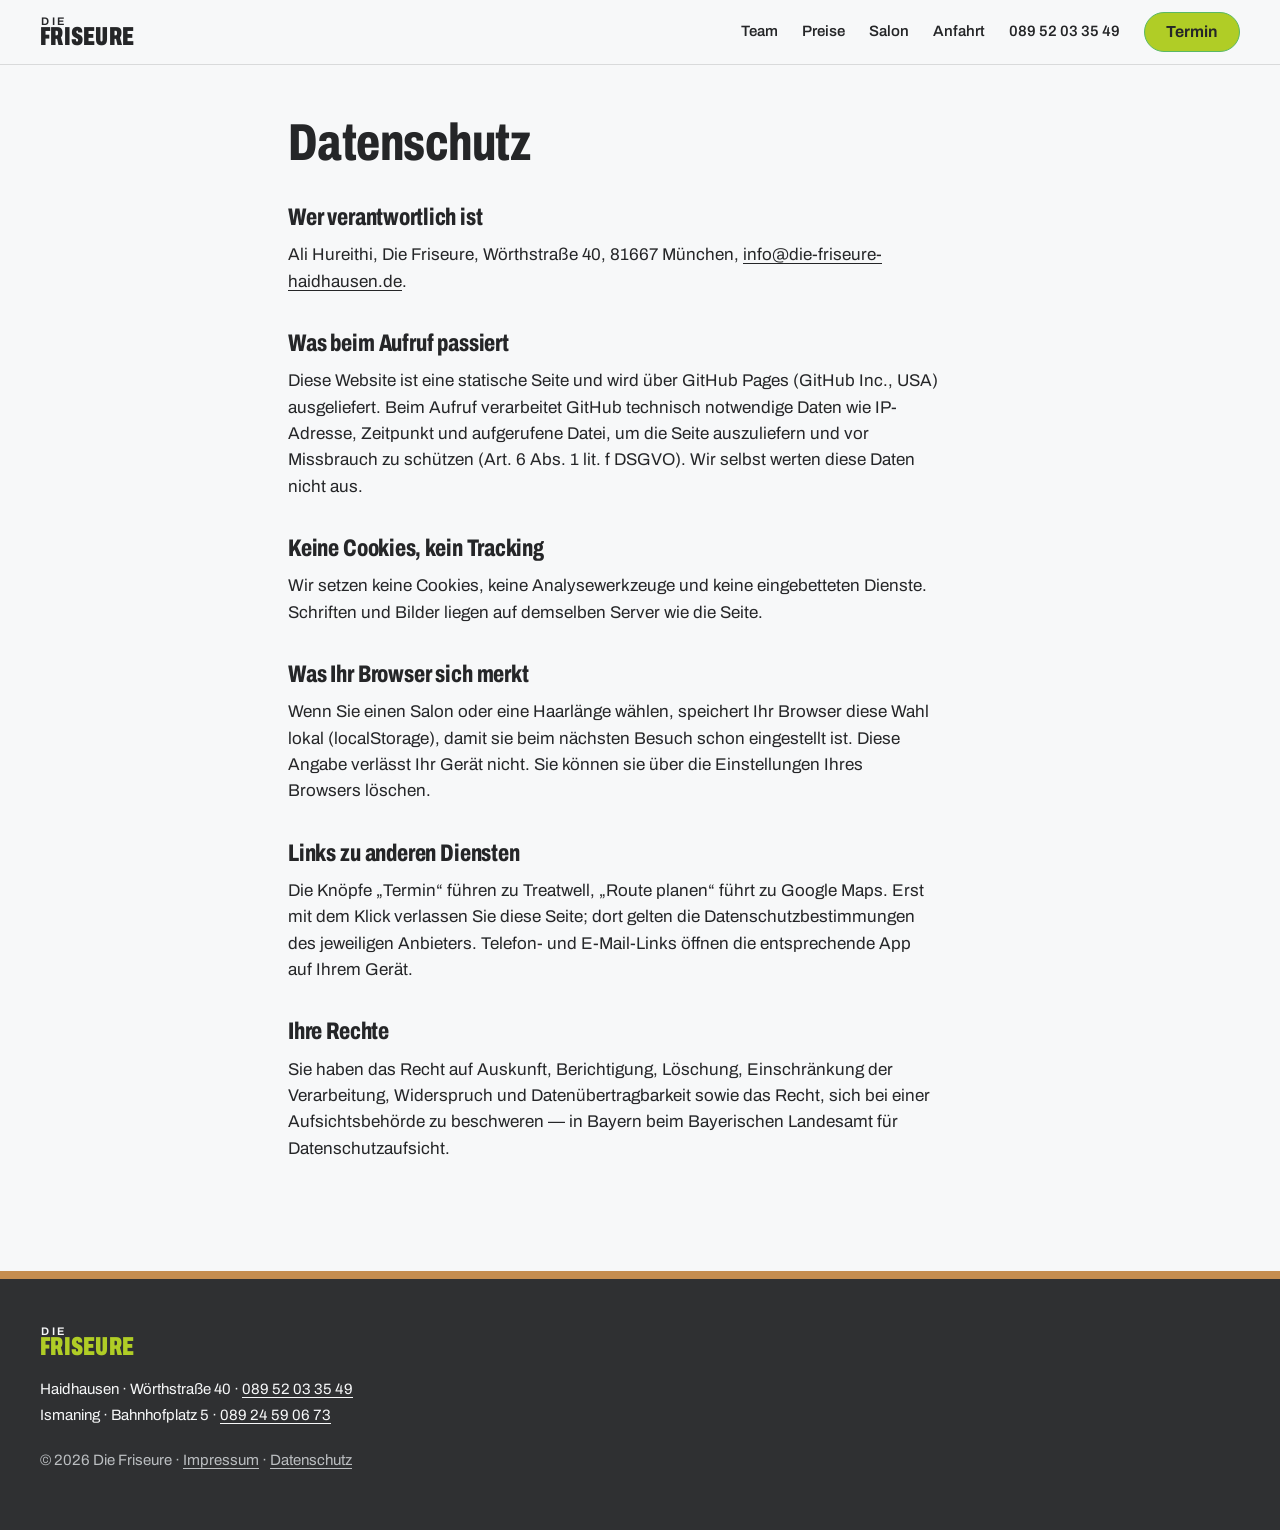
==== datenschutz.html @ 30f51ebd "Website Die Friseure: erste Fassung aus dem Übergabepaket Statische Seite (Startseite, Preise, Impre" ====
<!doctype html>
<html lang="de">
<head>
<meta charset="utf-8">
<meta name="viewport" content="width=device-width, initial-scale=1">
<title>Datenschutz · Die Friseure</title>
<meta name="description" content="Datenschutzerklärung von Die Friseure.">
<meta name="robots" content="noindex">
<meta name="theme-color" content="#f8f9fa">
<link rel="icon" href="bilder/zeichen.svg" type="image/svg+xml">
<link rel="stylesheet" href="stil.css">
</head>
<body class="textseite">
<div hidden><input class="wahl-knopf" type="radio" name="salon" id="salon-h" value="haidhausen" checked><input class="wahl-knopf" type="radio" name="salon" id="salon-i" value="ismaning"></div>
<a class="sprung" href="#inhalt">Zum Inhalt</a>

<header class="leiste">
  <div class="leiste-innen mitte">
    <a class="wortmarke" href="./" aria-label="Die Friseure, zur Startseite">
      <span class="wortmarke-die">Die</span><span class="wortmarke-wort">Friseure</span>
    </a>
    <nav class="leiste-nav" aria-label="Hauptnavigation">
      <a href="./#team">Team</a>
      <a href="preise.html">Preise</a>
      <a href="./#salon">Salon</a>
      <a href="./#anfahrt">Anfahrt</a>
    </nav>
    <a class="leiste-tel" data-nur="h" href="tel:+498952033549">089 52 03 35 49</a>
    <a class="leiste-tel" data-nur="i" href="tel:+498924590673">089 24 59 06 73</a>
    <a class="knopf knopf-lampe leiste-knopf" data-nur="h" href="https://www.treatwell.de/ort/die-friseure-aus-haidhausen/" rel="noopener">Termin</a>
    <a class="knopf knopf-lampe leiste-knopf" data-nur="i" href="https://www.treatwell.de/ort/die-friseure-aus-ismaning/" rel="noopener">Termin</a>
  </div>
</header>

<main id="inhalt" class="text mitte">
  <h1>Datenschutz</h1>
  <h2>Wer verantwortlich ist</h2>
  <p>Ali Hureithi, Die Friseure, Wörthstraße 40, 81667 München, <a href="mailto:info@die-friseure-haidhausen.de">info@die-friseure-haidhausen.de</a>.</p>
  <h2>Was beim Aufruf passiert</h2>
  <p>Diese Website ist eine statische Seite und wird über GitHub Pages (GitHub Inc., USA) ausgeliefert. Beim Aufruf verarbeitet GitHub technisch notwendige Daten wie IP-Adresse, Zeitpunkt und aufgerufene Datei, um die Seite auszuliefern und vor Missbrauch zu schützen (Art. 6 Abs. 1 lit. f DSGVO). Wir selbst werten diese Daten nicht aus.</p>
  <h2>Keine Cookies, kein Tracking</h2>
  <p>Wir setzen keine Cookies, keine Analysewerkzeuge und keine eingebetteten Dienste. Schriften und Bilder liegen auf demselben Server wie die Seite.</p>
  <h2>Was Ihr Browser sich merkt</h2>
  <p>Wenn Sie einen Salon oder eine Haarlänge wählen, speichert Ihr Browser diese Wahl lokal (localStorage), damit sie beim nächsten Besuch schon eingestellt ist. Diese Angabe verlässt Ihr Gerät nicht. Sie können sie über die Einstellungen Ihres Browsers löschen.</p>
  <h2>Links zu anderen Diensten</h2>
  <p>Die Knöpfe „Termin“ führen zu Treatwell, „Route planen“ führt zu Google Maps. Erst mit dem Klick verlassen Sie diese Seite; dort gelten die Datenschutzbestimmungen des jeweiligen Anbieters. Telefon- und E-Mail-Links öffnen die entsprechende App auf Ihrem Gerät.</p>
  <h2>Ihre Rechte</h2>
  <p>Sie haben das Recht auf Auskunft, Berichtigung, Löschung, Einschränkung der Verarbeitung, Widerspruch und Datenübertragbarkeit sowie das Recht, sich bei einer Aufsichtsbehörde zu beschweren — in Bayern beim Bayerischen Landesamt für Datenschutzaufsicht.</p>
</main>

<footer class="sockel">
  <div class="mitte sockel-innen">
    <p class="wortmarke wortmarke-hell"><span class="wortmarke-die">Die</span><span class="wortmarke-wort">Friseure</span></p>
    <p>Haidhausen · Wörthstraße 40 · <a href="tel:+498952033549">089 52 03 35 49</a><br>Ismaning · Bahnhofplatz 5 · <a href="tel:+498924590673">089 24 59 06 73</a></p>
    <p class="sockel-recht">© 2026 Die Friseure · <a href="impressum.html">Impressum</a> · <a href="datenschutz.html">Datenschutz</a></p>
  </div>
</footer>

<script src="seite.js" defer></script>
</body>
</html>
---- stil.css ----
/* Die Friseure — Haidhausen und Ismaning
   Welt: der Raum in der Wörthstraße. Weiße Wand, anthrazitfarbener Sockel,
   helle Eichenablage dazwischen. Grün aus dem eigenen Logo und vom Schild. */

@font-face {
  font-family: "Archivo";
  src: url("schrift/Archivo.woff2") format("woff2-variations"), url("schrift/Archivo.woff2") format("woff2");
  font-weight: 100 900;
  font-stretch: 62% 125%;
  font-style: normal;
  font-display: swap;
}
@font-face {
  font-family: "Archivo";
  src: url("schrift/Archivo-Italic.woff2") format("woff2-variations"), url("schrift/Archivo-Italic.woff2") format("woff2");
  font-weight: 100 900;
  font-stretch: 62% 125%;
  font-style: italic;
  font-display: swap;
}

:root {
  /* Farben — aus den Fotos und dem Logo gemessen */
  --wand: oklch(97.8% 0.002 250);       /* weiße Wand, wie im Salon: kühl, hell */
  --wand-tief: oklch(94% 0.003 250);    /* Wand im Schatten: Bildgrund */
  --anthrazit: oklch(27% 0.004 265);    /* Sockel, Stühle: Text */
  --sockel: oklch(31% 0.004 250);       /* Fußzeile, Schildscheibe */
  --grau: oklch(46% 0.007 265);         /* Nebentext auf der Wand */
  --grau-hell: oklch(80% 0.006 250);    /* Nebentext auf dem Sockel */
  --metall: oklch(66% 0.007 255);       /* Schildarm, feine Linien */
  --eiche: oklch(68.6% 0.104 67);       /* Ablage: nur Ornament */
  --limette: oklch(80% 0.18 120);       /* Logo und Schild: die Lampe */
  --limette-tief: oklch(72% 0.17 121);  /* gedrückt */
  --papier: oklch(100% 0 0);            /* Etikett, Karte */

  /* Linien und Schatten */
  --linie: color-mix(in oklch, var(--anthrazit) 14%, transparent);
  --linie-stark: color-mix(in oklch, var(--anthrazit) 32%, transparent);
  --schatten: 0 1px 2px color-mix(in oklch, var(--anthrazit) 12%, transparent), 0 8px 24px -8px color-mix(in oklch, var(--anthrazit) 22%, transparent);

  /* Schrift */
  --schrift: "Archivo", system-ui, sans-serif;
  --t-klein: 0.8125rem;
  --t-text: 1.0625rem;
  --t-gross: 1.25rem;
  --t-h3: 1.375rem;
  --t-h2: clamp(2rem, 1.2rem + 3vw, 3.25rem);
  --t-h1: clamp(3rem, 1.4rem + 5.4vw, 5.25rem);
  --schmal: 72%;     /* Schildschrift */
  --breit: 100%;

  /* Maße */
  --rand: clamp(1rem, 0.5rem + 2.5vw, 2.5rem);
  --breite: 76rem;
  --luft: clamp(4rem, 2rem + 6vw, 7.5rem);
  --ecke: 0.375rem;
  --leiste-h: 4rem;

  /* Bewegung */
  --kurve: cubic-bezier(0.22, 1, 0.36, 1);   /* ease-out */
  --kurve-ab: cubic-bezier(0.55, 0, 1, 0.45); /* Abgang beschleunigt */
  --dauer: 0.45s;
  --dauer-schild: 0.8s;
}

*, *::before, *::after { box-sizing: border-box; }
[hidden] { display: none !important; }

html {
  -webkit-text-size-adjust: 100%;
  text-size-adjust: 100%;
  scroll-padding-top: calc(var(--leiste-h) + 1rem);
}
@media (prefers-reduced-motion: no-preference) {
  html { scroll-behavior: smooth; }
}

body {
  margin: 0;
  background: var(--wand);
  color: var(--anthrazit);
  font-family: var(--schrift);
  font-size: var(--t-text);
  line-height: 1.55;
  font-stretch: var(--breit);
  font-kerning: normal;
  -webkit-font-smoothing: antialiased;
}

::selection { background: var(--limette); color: var(--anthrazit); }

img { display: block; max-width: 100%; height: auto; }

a { color: inherit; text-decoration-thickness: 1px; text-underline-offset: 0.2em; }
a:focus-visible, button:focus-visible, summary:focus-visible, .wahl-knopf:focus-visible + label {
  outline: 2px solid var(--anthrazit);
  outline-offset: 3px;
  border-radius: 2px;
}

h1, h2, h3 {
  font-stretch: var(--schmal);
  font-weight: 780;
  line-height: 1.02;
  letter-spacing: -0.01em;
  word-spacing: 0.06em;
  text-wrap: balance;
  margin: 0;
}
h2 { font-size: var(--t-h2); }
h3 { font-size: var(--t-h3); }
p { margin: 0; }

.mitte {
  width: min(100% - 2 * var(--rand), var(--breite));
  margin-inline: auto;
}

.nur-vorlesen {
  position: absolute; width: 1px; height: 1px; overflow: hidden;
  clip: rect(0 0 0 0); clip-path: inset(50%); white-space: nowrap;
}

.sprung {
  position: absolute; left: var(--rand); top: -4rem; z-index: 30;
  background: var(--anthrazit); color: var(--wand); padding: 0.6rem 1rem;
  border-radius: var(--ecke);
}
.sprung:focus { top: 0.75rem; }

/* ------------------------------------------------------------
   Salonwahl: ohne Skript über Radioknöpfe und :has()
   ------------------------------------------------------------ */
body:has(#salon-h:checked) [data-nur="i"],
body:has(#salon-i:checked) [data-nur="h"] { display: none !important; }

.wahl-knopf {
  position: absolute; opacity: 0; width: 1px; height: 1px; margin: 0;
  pointer-events: none;
}

.schalter {
  display: inline-flex;
  border: 1px solid var(--linie-stark);
  border-radius: 999px;
  padding: 0.1875rem;
  margin: 0;
  min-width: 0;
  background: var(--papier);
}
.schalter legend { padding: 0; }
.schalter label {
  cursor: pointer;
  padding: 0.4rem 0.95rem;
  border-radius: 999px;
  font-size: 0.9375rem;
  font-weight: 560;
  color: var(--grau);
  transition: background-color var(--dauer) var(--kurve), color var(--dauer) var(--kurve);
}
.schalter .wahl-knopf:checked + label {
  background: var(--anthrazit);
  color: var(--wand);
}
@media (hover: hover) and (pointer: fine) {
  .schalter .wahl-knopf:not(:checked) + label:hover { color: var(--anthrazit); }
}

/* ------------------------------------------------------------
   Knöpfe: eine Lampe pro Gruppe
   ------------------------------------------------------------ */
.knopf {
  display: inline-flex;
  align-items: center;
  justify-content: center;
  min-height: 2.875rem;
  padding: 0.6rem 1.35rem;
  border-radius: 999px;
  font-weight: 650;
  font-size: 1rem;
  text-decoration: none;
  white-space: nowrap;
  transition: background-color var(--dauer) var(--kurve), border-color var(--dauer) var(--kurve), transform 0.3s var(--kurve);
}
.knopf-lampe {
  background: var(--limette);
  color: var(--anthrazit);
  border: 1px solid color-mix(in oklch, var(--anthrazit) 18%, var(--limette));
}
.knopf-linie {
  border: 1px solid var(--linie-stark);
  color: var(--anthrazit);
}
.knopf:active { transform: translateY(1px); }
@media (hover: hover) and (pointer: fine) {
  .knopf-lampe:hover { background: var(--limette-tief); }
  .knopf-linie:hover { border-color: var(--anthrazit); }
}

.pfeil {
  font-weight: 620;
  text-decoration: none;
  border-bottom: 2px solid var(--limette);
  padding-bottom: 0.1rem;
}
.pfeil::after { content: " →"; }
@media (hover: hover) and (pointer: fine) {
  .pfeil:hover { border-bottom-color: var(--anthrazit); }
}

/* ------------------------------------------------------------
   Wortmarke: gesetzt wie der Schriftzug am Schild
   ------------------------------------------------------------ */
.wortmarke {
  display: inline-flex;
  flex-direction: column;
  line-height: 0.82;
  text-decoration: none;
  margin: 0;
}
.wortmarke-die {
  font-size: 0.6875rem;
  font-weight: 650;
  letter-spacing: 0.24em;
  text-transform: uppercase;
  padding-left: 0.08em;
}
.wortmarke-wort {
  font-size: 1.625rem;
  font-weight: 860;
  font-stretch: 62%;
  text-transform: uppercase;
  letter-spacing: 0.01em;
}
.wortmarke-hell .wortmarke-wort { color: var(--limette); }

/* ------------------------------------------------------------
   Leiste: weicht beim Runterscrollen aus
   ------------------------------------------------------------ */
.leiste {
  position: sticky;
  top: 0;
  z-index: 20;
  background: color-mix(in oklch, var(--wand) 94%, transparent);
  border-bottom: 1px solid var(--linie);
  transition: transform 0.4s var(--kurve);
}
.leiste.weg { transform: translateY(-100%); transition-timing-function: var(--kurve-ab); }
.leiste-innen {
  display: flex;
  align-items: center;
  gap: 1.5rem;
  min-height: var(--leiste-h);
}
.leiste-nav { display: flex; gap: 1.5rem; margin-left: auto; }
.leiste-nav a { text-decoration: none; font-weight: 560; font-size: 0.9375rem; }
.leiste-nav a[aria-current="page"] { border-bottom: 2px solid var(--limette); }
@media (hover: hover) and (pointer: fine) {
  .leiste-nav a:hover { text-decoration: underline; }
}
.leiste-tel {
  font-variant-numeric: tabular-nums;
  font-weight: 560;
  font-size: 0.9375rem;
  text-decoration: none;
  white-space: nowrap;
}
.leiste-knopf { min-height: 2.5rem; padding-block: 0.4rem; }
/* Eine Lampe: Solange der Auftakt mit seinem Terminknopf zu sehen ist,
   bleibt der Knopf in der Leiste eine Linie. */
.startseite:not(.auftakt-weg) .leiste-knopf {
  background: transparent;
  border-color: var(--linie-stark);
}

@media (max-width: 52rem) {
  .leiste-nav { display: none; }
  .leiste-tel { margin-left: auto; }
  .leiste-innen { gap: 1rem; min-height: 3.5rem; }
  :root { --leiste-h: 3.5rem; }
}

/* ------------------------------------------------------------
   Auftakt: das Team zuerst
   ------------------------------------------------------------ */
.auftakt {
  display: grid;
  grid-template-columns: minmax(0, 1fr);
  gap: 1.5rem 3.5rem;
  padding-block: clamp(1.25rem, 3vw, 3.5rem) var(--luft);
}
.auftakt-bild { margin: 0; }
.auftakt-bild img {
  width: 100%;
  border-radius: var(--ecke);
}
.auftakt-bild figcaption {
  margin-top: 0.6rem;
  font-size: var(--t-klein);
  color: var(--grau);
}
.auftakt h1 {
  font-size: var(--t-h1);
  font-weight: 820;
  line-height: 0.92;
  letter-spacing: -0.015em;
}
.auftakt h1 em {
  font-style: italic;
  font-weight: 820;
}
.auftakt-satz {
  margin-top: 1.1rem;
  font-size: var(--t-gross);
  line-height: 1.45;
  max-width: 30ch;
}

.salon {
  display: flex;
  align-items: flex-start;
  gap: 1.5rem;
  margin-top: 2rem;
  padding-top: 1.75rem;
  border-top: 1px solid var(--linie);
}
.salon-angaben { display: grid; gap: 0.35rem; justify-items: start; min-width: 0; }
.salon-angaben .schalter { margin-bottom: 0.6rem; }
.salon-adresse { font-weight: 600; }
.salon-heute { color: var(--grau); font-size: 0.9375rem; }
.salon-heute[data-offen="ja"]::before,
.salon-heute[data-offen="nein"]::before {
  content: "";
  display: inline-block;
  width: 0.5rem; height: 0.5rem;
  border-radius: 50%;
  margin-right: 0.45rem;
  vertical-align: 0.08em;
  background: var(--metall);
}
.salon-heute[data-offen="ja"]::before { background: var(--limette-tief); }
.salon-tel a {
  font-size: var(--t-gross);
  font-weight: 700;
  font-variant-numeric: tabular-nums;
  text-decoration: none;
}
.knopfreihe { display: flex; flex-wrap: wrap; gap: 0.6rem; margin-top: 0.9rem; }

@media (min-width: 64rem) {
  .auftakt {
    grid-template-columns: minmax(0, 5fr) minmax(0, 6.5fr);
    grid-template-rows: auto 1fr;
    align-items: start;
  }
  .auftakt-text { grid-column: 1; grid-row: 1 / 3; padding-top: clamp(1rem, 3vw, 3rem); }
  .auftakt-bild { grid-column: 2; grid-row: 1; max-width: 1000px; }
  .auftakt .salon { grid-column: 2; grid-row: 2; margin-top: 0.25rem; }
  .auftakt-satz { max-width: 34ch; }
}

/* ------------------------------------------------------------
   Das Nasenschild: dreht sich zwischen den Salons
   ------------------------------------------------------------ */
/* Arm im Verhältnis 150 : 40, die Glieder hängen bei 52 und 112 —
   daraus die Lage der Scheibe (Mitte bei 0,684 d). */
.schild {
  --d: 7.75rem;
  position: relative;
  flex: none;
  width: calc(var(--d) * 1.25);
  height: calc(var(--d) * 1.3);
  color: var(--metall);
  perspective: 700px;
}
.schild-arm {
  position: absolute;
  left: 0; top: 0;
  width: calc(var(--d) * 1.25);
  height: auto;
}
.schild-scheibe {
  position: absolute;
  left: calc(var(--d) * 0.184);
  top: calc(var(--d) * 0.27);
  width: var(--d);
  height: var(--d);
  transform-style: preserve-3d;
  transition: transform var(--dauer-schild) var(--kurve);
}
body:has(#salon-i:checked) .schild-scheibe { transform: rotateY(180deg); }
.schild-seite {
  position: absolute;
  inset: 0;
  display: grid;
  place-content: center;
  justify-items: center;
  gap: 0.1rem;
  border-radius: 50%;
  background: var(--sockel);
  border: 3px solid var(--metall);
  color: var(--wand);
  cursor: pointer;
  backface-visibility: hidden;
  -webkit-backface-visibility: hidden;
  box-shadow: var(--schatten);
}
.schild-hinten { transform: rotateY(180deg); }
.schild-die {
  font-size: 0.5625rem;
  font-weight: 650;
  letter-spacing: 0.26em;
  text-transform: uppercase;
  line-height: 1;
}
/* Schriftgrößen aus dem Scheibendurchmesser: die Zeilen bleiben
   innerhalb der Kreisfläche, auch wenn die Scheibe am Handy schrumpft. */
.schild-wort {
  font-size: calc(var(--d) * 0.19);
  font-weight: 860;
  font-stretch: 62%;
  text-transform: uppercase;
  line-height: 0.95;
  color: var(--limette);
}
.schild-ort {
  margin-top: 0.3rem;
  padding-top: 0.3rem;
  border-top: 1px solid color-mix(in oklch, var(--wand) 30%, transparent);
  font-size: max(0.6875rem, calc(var(--d) * 0.097));
  font-weight: 600;
  font-stretch: 86%;
  letter-spacing: 0.02em;
  line-height: 1;
}
@media (hover: hover) and (pointer: fine) {
  .schild-seite:hover { border-color: var(--eiche); }
}

/* ------------------------------------------------------------
   Kapitel
   ------------------------------------------------------------ */
.kapitel { padding-bottom: var(--luft); }
.kapitel h2 { max-width: 18ch; }
.kapitel-satz {
  margin-top: 0.9rem;
  max-width: 52ch;
  font-size: var(--t-gross);
  line-height: 1.45;
  color: var(--grau);
}
.kapitel-klein { margin-top: 1.5rem; font-size: var(--t-klein); color: var(--grau); }
.kapitel-weg { margin-top: 1.75rem; }

/* Team: Gesichter in ihrer Aufnahmegröße, am Handy zum Wischen */
.gesichter {
  list-style: none;
  padding: 0;
  margin-top: 2.25rem;
  display: flex;
  flex-wrap: wrap;
  gap: 1.75rem 1.25rem;
}
.gesicht {
  width: 11.5rem;           /* 369 px Vorlage: auch bei doppelter Dichte nicht gezogen */
  display: grid;
  gap: 0.1rem;
}
.gesicht img {
  width: 100%;
  border-radius: var(--ecke);
  margin-bottom: 0.55rem;
  background: var(--wand-tief);
}
.gesicht-name { font-weight: 700; font-size: 1.0625rem; }
.gesicht-rolle { font-size: 0.9375rem; color: var(--grau); }

/* Preisetiketten auf der Eichenablage */
.etiketten {
  list-style: none;
  padding: 0 0 0.9rem;
  margin: 2.25rem 0 0;
  display: grid;
  grid-template-columns: repeat(5, minmax(0, 1fr));
  gap: 0.9rem;
  position: relative;
}
.etiketten::after {
  content: "";
  position: absolute;
  left: -0.5rem; right: -0.5rem; bottom: 0;
  height: 0.5rem;
  border-radius: 2px;
  background: var(--eiche);
}
.etikett a {
  display: grid;
  gap: 1.25rem;
  align-content: space-between;
  height: 100%;
  padding: 1rem 1.1rem 1.1rem;
  background: var(--papier);
  border: 1px solid var(--linie);
  border-radius: var(--ecke) var(--ecke) 2px 2px;
  text-decoration: none;
  transition: transform 0.35s var(--kurve);
}
.etikett-name { font-weight: 600; line-height: 1.25; }
.etikett-preis {
  font-size: 1.75rem;
  font-weight: 800;
  font-stretch: var(--schmal);
  font-variant-numeric: tabular-nums;
  line-height: 1;
}
@media (hover: hover) and (pointer: fine) {
  .etikett a:hover { transform: translateY(-3px); }
}

/* Wohnzimmer: vollflächiges Foto, Schleier nur hinter dem Text */
.kapitel-salon { padding-bottom: var(--luft); }
/* Nie breiter als die Aufnahme (1280 px) — gezogen wird nicht. */
.wohnzimmer {
  position: relative;
  isolation: isolate;
  width: min(100%, 1280px);
  margin-inline: auto;
  aspect-ratio: 16 / 10;
  display: grid;
  align-items: end;
  overflow: hidden;
}
@media (min-width: 1281px) { .wohnzimmer { border-radius: var(--ecke); } }
.wohnzimmer-bild {
  position: absolute;
  inset: 0;
  width: 100%;
  height: 100%;
  object-fit: cover;
  z-index: -2;
}
.wohnzimmer::before {
  content: "";
  position: absolute;
  inset: 0;
  z-index: -1;
  /* Schleier nur hinter dem Textblock: ein senkrechtes Band links unten,
     nach oben ausgeblendet. Der Rest der Aufnahme bleibt offen. */
  background: linear-gradient(to right,
    color-mix(in oklch, var(--wand) 94%, transparent) 0,
    color-mix(in oklch, var(--wand) 86%, transparent) 30rem,
    color-mix(in oklch, var(--wand) 0%, transparent) 46rem);
  -webkit-mask-image: linear-gradient(to top, black 0, black 40%, transparent 72%);
  mask-image: linear-gradient(to top, black 0, black 40%, transparent 72%);
}
.wohnzimmer-text {
  width: auto;
  margin: 0;
  padding: 0 var(--rand) 2.5rem clamp(1.5rem, 4vw, 3.5rem);
}
.wohnzimmer-text p {
  margin-top: 0.9rem;
  max-width: 44ch;
  font-size: var(--t-gross);
  line-height: 1.45;
}

.galerie {
  list-style: none;
  padding: 0;
  margin-top: 1.5rem;
  display: grid;
  grid-template-columns: repeat(3, minmax(0, 1fr));
  gap: 0.75rem;
}
.galerie-kachel {
  display: block;
  width: 100%;
  padding: 0;
  border: 0;
  background: var(--wand-tief);
  border-radius: var(--ecke);
  overflow: hidden;
  cursor: zoom-in;
}
.galerie-kachel img {
  width: 100%;
  aspect-ratio: 16 / 10;
  object-fit: cover;
  transition: transform 0.6s var(--kurve);
}
@media (hover: hover) and (pointer: fine) {
  .galerie-kachel:hover img { transform: scale(1.03); }
}

/* Stimmen */
.wertung { margin-top: 1rem; font-size: var(--t-gross); }
.wertung strong {
  font-size: 2.5rem;
  font-weight: 820;
  font-stretch: var(--schmal);
  margin-right: 0.2rem;
}
.stimmen {
  list-style: none;
  padding: 0;
  margin-top: 2rem;
  display: grid;
  grid-template-columns: repeat(3, minmax(0, 1fr));
  gap: 2.5rem;
}
.stimmen li { border-top: 2px solid var(--limette); padding-top: 1.1rem; }
.stimmen blockquote { margin: 0; font-size: var(--t-gross); line-height: 1.45; }
.stimme-wer { margin-top: 0.8rem; font-size: 0.9375rem; color: var(--grau); }

/* Anfahrt */
.adressen {
  margin-top: 2.25rem;
  display: grid;
  grid-template-columns: repeat(2, minmax(0, 1fr));
  gap: 1.25rem;
}
.adresse {
  display: grid;
  gap: 0.9rem;
  align-content: start;
  padding: 1.5rem;
  background: var(--papier);
  border: 1px solid var(--linie);
  border-radius: var(--ecke);
  transition: border-color var(--dauer) var(--kurve);
}
body:has(#salon-i:checked) .adresse[data-ort="i"] { order: -1; }
body:has(#salon-h:checked) .adresse[data-ort="h"],
body:has(#salon-i:checked) .adresse[data-ort="i"] { border-color: var(--anthrazit); }
.adresse h3 { font-size: 1.75rem; }
.adresse a { font-variant-numeric: tabular-nums; }
.zeiten { margin: 0; display: grid; gap: 0.2rem; }
.zeiten div { display: flex; justify-content: space-between; gap: 1rem; border-bottom: 1px dotted var(--linie-stark); padding-bottom: 0.2rem; }
.zeiten dt { color: var(--grau); }
.zeiten dd { margin: 0; font-variant-numeric: tabular-nums; }
.adresse-weg { font-size: 0.9375rem; color: var(--grau); }
.adresse-links { display: flex; flex-wrap: wrap; gap: 0.6rem 1.5rem; }

/* Sockel: anthrazit mit Eichenkante — die untere Wand des Salons */
.sockel {
  background: var(--sockel);
  color: var(--wand);
  border-top: 0.5rem solid var(--eiche);
  padding-block: 3rem 3.5rem;
}
.sockel-innen { display: grid; gap: 1.25rem; font-size: 0.9375rem; line-height: 1.7; }
.sockel a { font-variant-numeric: tabular-nums; }
.sockel-recht { color: var(--grau-hell); }
.sockel :focus-visible { outline-color: var(--limette); }

/* Bildansicht */
.ansicht {
  width: min(100vw - 2rem, 1280px);
  max-height: calc(100vh - 2rem);
  padding: 0;
  border: 0;
  background: transparent;
  overflow: visible;
}
.ansicht::backdrop { background: color-mix(in oklch, var(--anthrazit) 92%, transparent); }
.ansicht[open] { animation: auf 0.4s var(--kurve) backwards; }
.ansicht-bild { width: 100%; max-height: calc(100vh - 7rem); object-fit: contain; border-radius: var(--ecke); }
.ansicht-text { margin-top: 0.75rem; color: var(--wand); font-size: 0.9375rem; text-align: center; }
.ansicht button {
  position: absolute;
  display: grid; place-items: center;
  width: 3rem; height: 3rem;
  border-radius: 50%;
  border: 1px solid color-mix(in oklch, var(--wand) 40%, transparent);
  background: color-mix(in oklch, var(--anthrazit) 70%, transparent);
  color: var(--wand);
  cursor: pointer;
}
.ansicht-zu { top: 0.75rem; right: 0.75rem; }
.ansicht-zurueck { left: 0.75rem; top: calc(50% - 3rem); }
.ansicht-weiter { right: 0.75rem; top: calc(50% - 3rem); }
.ansicht button:focus-visible { outline-color: var(--limette); }
@keyframes auf { from { opacity: 0; transform: scale(0.98); } }

/* ------------------------------------------------------------
   Preisseite
   ------------------------------------------------------------ */
.preise { padding-block: clamp(1.5rem, 4vw, 3.5rem) var(--luft); max-width: 52rem; }
.preise h1 { font-size: var(--t-h1); font-weight: 820; line-height: 0.92; }
.preise-satz { margin-top: 1rem; max-width: 52ch; font-size: var(--t-gross); color: var(--grau); line-height: 1.45; }

.ablage {
  position: sticky;
  top: 0;
  z-index: 10;
  margin: 2rem calc(-1 * var(--rand)) 0;
  padding: 0.75rem var(--rand);
  display: flex;
  flex-wrap: wrap;
  gap: 0.75rem 1.5rem;
  background: var(--wand);
  transition: top 0.4s var(--kurve);
}
/* Die Eichenkante unter der Ablage — als eigene Leiste, nicht als Rahmen */
.ablage::after {
  content: "";
  position: absolute;
  left: 0; right: 0; bottom: -3px;
  height: 3px;
  background: var(--eiche);
}
body:has(.leiste:not(.weg)) .ablage { top: var(--leiste-h); }
.ablage .schalter {
  align-items: center;
  flex-wrap: wrap;
  gap: 0.3rem;
  border: 0;
  padding: 0;
  background: none;
}
.ablage legend {
  float: left;              /* holt die Legende aus dem Rahmen in die Reihe */
  font-size: var(--t-klein);
  font-weight: 600;
  color: var(--grau);
  padding: 0 0.4rem 0 0;
}
.ablage .schalter label { border: 1px solid var(--linie-stark); background: var(--papier); }

/* Filter: Salon und Länge, ohne Skript */
body:has(#salon-h:checked) .posten:not([data-salon~="h"]),
body:has(#salon-i:checked) .posten:not([data-salon~="i"]),
body:has(#salon-h:checked) .gruppe:not([data-salons~="h"]),
body:has(#salon-i:checked) .gruppe:not([data-salons~="i"]) { display: none; }
body:has(#l-k:checked) .posten [data-l]:not([data-l~="k"]),
body:has(#l-m:checked) .posten [data-l]:not([data-l~="m"]),
body:has(#l-l:checked) .posten [data-l]:not([data-l~="l"]) { display: none; }

/* Nummern zählen nur die sichtbaren Gruppen — in Ismaning fehlt Keratin,
   dort folgt auf 03 also 04 und nicht 05. */
.gruppen { margin-top: 1.5rem; counter-reset: gruppe; }
.gruppe { counter-increment: gruppe; }
.gruppe { border-bottom: 1px solid var(--linie); }
.gruppe summary {
  display: flex;
  align-items: baseline;
  gap: 0.9rem;
  padding: 1.1rem 0;
  cursor: pointer;
  list-style: none;
}
.gruppe summary::-webkit-details-marker { display: none; }
.gruppe summary::after {
  content: "";
  margin-left: auto;
  align-self: center;
  width: 0.7rem; height: 0.7rem;
  border-right: 2px solid currentColor;
  border-bottom: 2px solid currentColor;
  transform: translateY(-25%) rotate(45deg);
  transition: transform var(--dauer) var(--kurve);
}
.gruppe[open] summary::after { transform: translateY(15%) rotate(225deg); }
.gruppe summary::before {
  content: counter(gruppe, decimal-leading-zero);
  font-variant-numeric: tabular-nums;
  font-weight: 600;
  color: var(--grau);
  font-size: 0.9375rem;
}
.gruppe-titel { font-size: 1.75rem; font-weight: 780; font-stretch: var(--schmal); line-height: 1.1; }
.gruppe-zusatz { color: var(--grau); font-size: 0.9375rem; }

.posten-liste { list-style: none; padding: 0; margin: 0 0 1.25rem; }
.posten {
  display: flex;
  align-items: baseline;
  gap: 1rem;
  padding: 0.7rem 0;
  border-top: 1px solid var(--linie);
}
.posten-name { display: grid; gap: 0.1rem; font-weight: 560; }
.posten-dauer { font-size: var(--t-klein); font-weight: 400; color: var(--grau); }
.posten-preis {
  margin-left: auto;
  white-space: nowrap;
  font-weight: 750;
  font-size: 1.125rem;
  font-variant-numeric: tabular-nums;
}
.ab { font-weight: 500; font-size: 0.9375rem; color: var(--grau); }
.gruppe-weg { display: flex; flex-wrap: wrap; align-items: center; gap: 0.75rem 1.25rem; margin-bottom: 1.75rem; }
.gruppe-tel { font-size: 0.9375rem; font-variant-numeric: tabular-nums; }
.preise-klein { margin-top: 2rem; font-size: var(--t-klein); color: var(--grau); max-width: 65ch; }

/* ------------------------------------------------------------
   Textseiten (Impressum, Datenschutz)
   ------------------------------------------------------------ */
.text { padding-block: clamp(1.5rem, 4vw, 3.5rem) var(--luft); max-width: 44rem; }
.text h1 { font-size: var(--t-h2); }
.text h2 { font-size: 1.5rem; margin-top: 2.25rem; }
.text p, .text ul { margin-top: 0.8rem; max-width: 65ch; }

/* ------------------------------------------------------------
   Handy: eigene Komposition
   ------------------------------------------------------------ */
@media (max-width: 40rem) {
  :root { --luft: 3.75rem; }

  /* Erster Bildschirm: das Bild randlos, darunter Satz, Schild, ein Knopf */
  .auftakt { padding-top: 0; gap: 1.25rem; }
  .auftakt-bild { margin-inline: calc(-1 * var(--rand)); }
  .auftakt-bild img { border-radius: 0; }
  .auftakt-bild figcaption { padding-inline: var(--rand); }
  .auftakt h1 { font-size: clamp(2.6rem, 11.5vw, 3.4rem); }
  .auftakt-satz { font-size: 1rem; margin-top: 0.7rem; max-width: none; }
  .salon { gap: 0.9rem; margin-top: 0; padding-top: 1.1rem; }
  .salon-angaben .schalter { margin-bottom: 0.35rem; }
  .salon-heute { font-size: 0.875rem; }
  .schild { --d: 5.75rem; }
  .knopfreihe .knopf-linie { display: none; }
  .knopfreihe .knopf-lampe { min-height: 3rem; }

  /* Reihen zum Wischen statt Säulen */
  .gesichter, .etiketten, .stimmen {
    display: flex;
    flex-wrap: nowrap;
    overflow-x: auto;
    scroll-snap-type: x mandatory;
    scrollbar-width: none;
    width: auto;
    margin-inline: 0;
    padding-inline: var(--rand);
    scroll-padding-inline: var(--rand);
  }
  .gesichter::-webkit-scrollbar, .etiketten::-webkit-scrollbar, .stimmen::-webkit-scrollbar { display: none; }
  .gesichter > *, .etiketten > *, .stimmen > * { scroll-snap-align: start; flex: none; }
  .gesicht { width: 9.5rem; }
  .etiketten { gap: 0.75rem; }
  .etikett { width: 9.25rem; }
  .etiketten::after { display: none; }
  /* Die Ablage läuft unter der ganzen Wischreihe mit (local = Inhaltsfläche) */
  .etiketten {
    padding-bottom: 0.5rem;
    background: linear-gradient(var(--eiche), var(--eiche)) left bottom / 100% 0.5rem no-repeat local;
  }
  .stimmen > li { width: 80%; }
  .stimmen { gap: 1.25rem; }
  .kapitel-preise .etiketten { margin-inline: calc(-1 * var(--rand)); }
  .kapitel-preise .mitte, #stimmen .mitte { overflow: visible; }
  #stimmen .stimmen { margin-inline: calc(-1 * var(--rand)); }

  .wohnzimmer { aspect-ratio: auto; display: block; }
  .wohnzimmer-bild { position: static; height: auto; aspect-ratio: 16 / 10; }
  .wohnzimmer::before { display: none; }
  .wohnzimmer-text { padding: 1.25rem var(--rand) 0; }
  .wohnzimmer-text p { font-size: 1.0625rem; }

  .galerie { grid-template-columns: repeat(2, minmax(0, 1fr)); gap: 0.5rem; }
  .adressen { grid-template-columns: 1fr; }
  .adresse { padding: 1.25rem; }

  .ablage { gap: 0.5rem; }
  .ablage legend { min-width: 4.75rem; }
  .gruppe-titel { font-size: 1.5rem; }
  .posten { gap: 0.75rem; }
}

@media (max-width: 23.5rem) {
  .schild { --d: 5.5rem; }
  .schalter label { padding-inline: 0.6rem; }
  .auftakt h1 { font-size: 2.5rem; }
}

@media (min-width: 40.01rem) and (max-width: 64rem) {
  .auftakt-bild { max-width: 1000px; }
  .etiketten { grid-template-columns: repeat(3, minmax(0, 1fr)); }
  .stimmen { grid-template-columns: 1fr; gap: 1.5rem; }
}

@media (prefers-reduced-motion: reduce) {
  *, *::before, *::after { transition-duration: 0.01ms !important; animation-duration: 0.01ms !important; }
  .schild-scheibe { transition: none; }
}
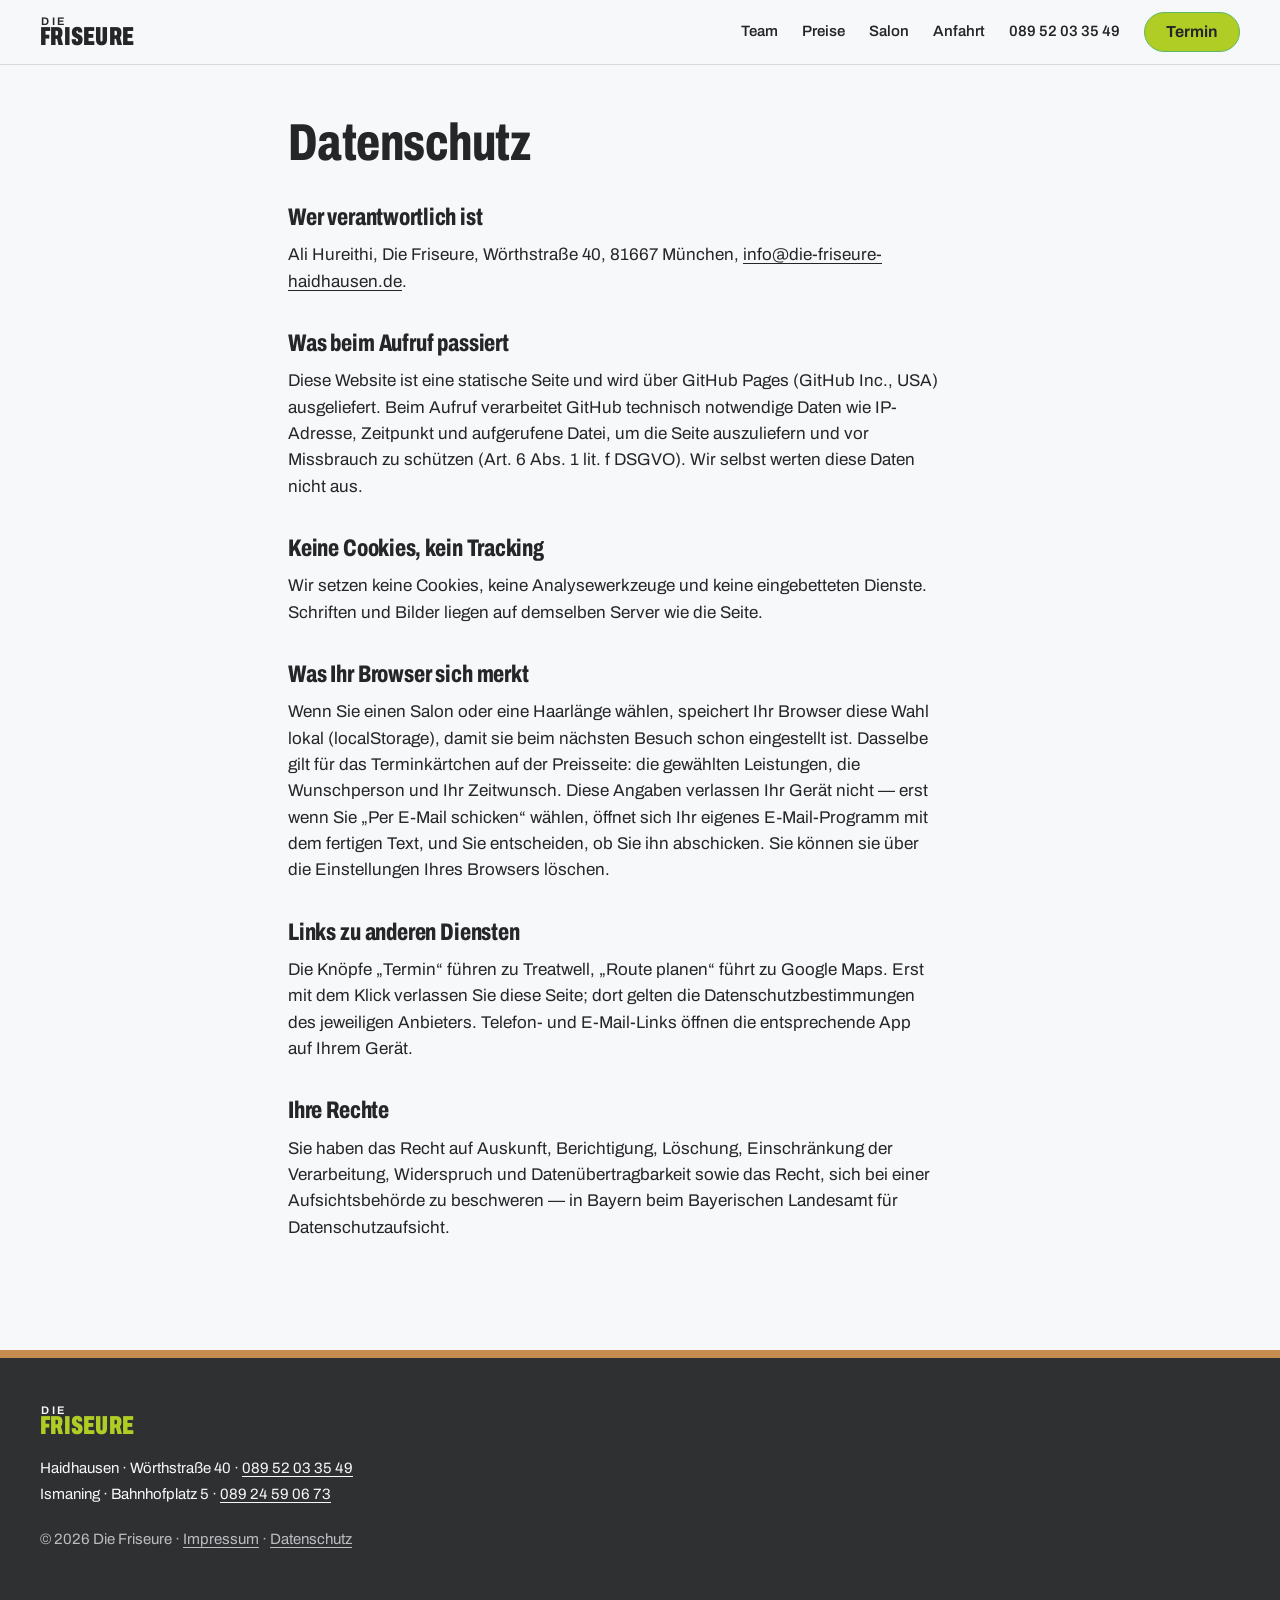
==== commit d57da2ac: "Terminkärtchen auf der Preisseite, Auftakt neu komponiert - Preisseite: Leistungen antippen, sie sam" ====
--- a/datenschutz.html
+++ b/datenschutz.html
@@ -41,7 +41,7 @@
   <h2>Keine Cookies, kein Tracking</h2>
   <p>Wir setzen keine Cookies, keine Analysewerkzeuge und keine eingebetteten Dienste. Schriften und Bilder liegen auf demselben Server wie die Seite.</p>
   <h2>Was Ihr Browser sich merkt</h2>
-  <p>Wenn Sie einen Salon oder eine Haarlänge wählen, speichert Ihr Browser diese Wahl lokal (localStorage), damit sie beim nächsten Besuch schon eingestellt ist. Diese Angabe verlässt Ihr Gerät nicht. Sie können sie über die Einstellungen Ihres Browsers löschen.</p>
+  <p>Wenn Sie einen Salon oder eine Haarlänge wählen, speichert Ihr Browser diese Wahl lokal (localStorage), damit sie beim nächsten Besuch schon eingestellt ist. Dasselbe gilt für das Terminkärtchen auf der Preisseite: die gewählten Leistungen, die Wunschperson und Ihr Zeitwunsch. Diese Angaben verlassen Ihr Gerät nicht — erst wenn Sie „Per E&#8209;Mail schicken“ wählen, öffnet sich Ihr eigenes E&#8209;Mail-Programm mit dem fertigen Text, und Sie entscheiden, ob Sie ihn abschicken. Sie können sie über die Einstellungen Ihres Browsers löschen.</p>
   <h2>Links zu anderen Diensten</h2>
   <p>Die Knöpfe „Termin“ führen zu Treatwell, „Route planen“ führt zu Google Maps. Erst mit dem Klick verlassen Sie diese Seite; dort gelten die Datenschutzbestimmungen des jeweiligen Anbieters. Telefon- und E-Mail-Links öffnen die entsprechende App auf Ihrem Gerät.</p>
   <h2>Ihre Rechte</h2>
--- a/stil.css
+++ b/stil.css
@@ -67,6 +67,9 @@
 [hidden] { display: none !important; }
 
 html {
+  accent-color: var(--anthrazit);
+  caret-color: var(--anthrazit);
+  scrollbar-color: var(--metall) var(--wand);
   -webkit-text-size-adjust: 100%;
   text-size-adjust: 100%;
   scroll-padding-top: calc(var(--leiste-h) + 1rem);
@@ -327,6 +330,7 @@
 .salon-angaben { display: grid; gap: 0.35rem; justify-items: start; min-width: 0; }
 .salon-angaben .schalter { margin-bottom: 0.6rem; }
 .salon-adresse { font-weight: 600; }
+.am-stueck { white-space: nowrap; }
 .salon-heute { color: var(--grau); font-size: 0.9375rem; }
 .salon-heute[data-offen="ja"]::before,
 .salon-heute[data-offen="nein"]::before {
@@ -348,15 +352,45 @@
 .knopfreihe { display: flex; flex-wrap: wrap; gap: 0.6rem; margin-top: 0.9rem; }
 
 @media (min-width: 64rem) {
+  /* Oben Satz und Team nebeneinander, darunter das Schild als ein Band über
+     die ganze Breite: Es hängt an der Linie wie das Schild am Haus. */
   .auftakt {
-    grid-template-columns: minmax(0, 5fr) minmax(0, 6.5fr);
-    grid-template-rows: auto 1fr;
-    align-items: start;
+    grid-template-columns: minmax(0, 1fr) minmax(0, 1.18fr);
+    align-items: center;
+    row-gap: 2.25rem;
   }
-  .auftakt-text { grid-column: 1; grid-row: 1 / 3; padding-top: clamp(1rem, 3vw, 3rem); }
+  .auftakt-text { grid-column: 1; grid-row: 1; }
   .auftakt-bild { grid-column: 2; grid-row: 1; max-width: 1000px; }
-  .auftakt .salon { grid-column: 2; grid-row: 2; margin-top: 0.25rem; }
+  .auftakt h1 { font-size: clamp(3rem, 1rem + 4.7vw, 5.25rem); }
   .auftakt-satz { max-width: 34ch; }
+  .auftakt .salon {
+    grid-column: 1 / -1;
+    grid-row: 2;
+    margin-top: 0;
+    padding-top: 0;
+    align-items: stretch;
+    gap: 2rem;
+  }
+  .auftakt .salon-angaben {
+    flex: 1;
+    grid-template-columns: auto auto 1fr;
+    grid-template-areas:
+      "schalter tel knopf"
+      "adresse  tel knopf"
+      "heute    tel knopf";
+    align-items: center;
+    column-gap: clamp(1.5rem, 4vw, 4rem);
+    padding-top: 1.5rem;
+  }
+  .auftakt .salon-angaben .schalter { grid-area: schalter; }
+  .auftakt .salon-adresse { grid-area: adresse; }
+  .auftakt .salon-heute { grid-area: heute; }
+  .auftakt .salon-tel { grid-area: tel; align-self: center; }
+  .auftakt .salon-tel a { font-size: 1.75rem; font-weight: 780; font-stretch: var(--schmal); }
+  .auftakt .knopfreihe { grid-area: knopf; justify-self: end; margin-top: 0; }
+  /* Der Querbalken des Arms (y = 8 von 40) liegt genau auf der Linie:
+     Die Linie wird zur Stange, an der das Schild hängt. */
+  .auftakt .schild { margin-top: calc(var(--d) * -0.0667 - 0.5px); }
 }
 
 /* ------------------------------------------------------------
@@ -621,9 +655,9 @@
   gap: 1.25rem;
 }
 .adresse {
-  display: grid;
+  display: flex;
+  flex-direction: column;
   gap: 0.9rem;
-  align-content: start;
   padding: 1.5rem;
   background: var(--papier);
   border: 1px solid var(--linie);
@@ -639,7 +673,7 @@
 .zeiten div { display: flex; justify-content: space-between; gap: 1rem; border-bottom: 1px dotted var(--linie-stark); padding-bottom: 0.2rem; }
 .zeiten dt { color: var(--grau); }
 .zeiten dd { margin: 0; font-variant-numeric: tabular-nums; }
-.adresse-weg { font-size: 0.9375rem; color: var(--grau); }
+.adresse-weg { margin-top: auto; font-size: 0.9375rem; color: var(--grau); }
 .adresse-links { display: flex; flex-wrap: wrap; gap: 0.6rem 1.5rem; }
 
 /* Sockel: anthrazit mit Eichenkante — die untere Wand des Salons */
@@ -793,6 +827,266 @@
 .gruppe-weg { display: flex; flex-wrap: wrap; align-items: center; gap: 0.75rem 1.25rem; margin-bottom: 1.75rem; }
 .gruppe-tel { font-size: 0.9375rem; font-variant-numeric: tabular-nums; }
 .preise-klein { margin-top: 2rem; font-size: var(--t-klein); color: var(--grau); max-width: 65ch; }
+
+/* ------------------------------------------------------------
+   Terminkärtchen: wie das Papierkärtchen an der Kasse. Leistungen
+   antippen, sie landen nach Ablauf sortiert auf dem Kärtchen; daraus wird
+   ein fertiger Terminwunsch für E-Mail, Telefon oder zum Kopieren.
+   Ohne Skript bleibt alles verborgen — die Liste steht trotzdem.
+   ------------------------------------------------------------ */
+.posten[data-wahl] { position: relative; padding-right: 2.75rem; }
+/* Der Knopf liegt über der ganzen Zeile — antippen, wo man will. */
+.posten-wahl {
+  position: absolute;
+  inset: 0;
+  padding: 0;
+  border: 0;
+  background: none;
+  cursor: pointer;
+  -webkit-tap-highlight-color: transparent;
+}
+.posten-kreis {
+  position: absolute;
+  right: 0;
+  top: 0.7rem;
+  display: grid;
+  place-items: center;
+  width: 1.75rem;
+  height: 1.75rem;
+  border-radius: 50%;
+  border: 1px solid var(--linie-stark);
+  background: var(--papier);
+  color: var(--anthrazit);
+  transition: background-color var(--dauer) var(--kurve), border-color var(--dauer) var(--kurve), color var(--dauer) var(--kurve), transform 0.3s var(--kurve);
+}
+.posten-kreis svg { grid-area: 1 / 1; width: 0.875rem; height: 0.875rem; transition: opacity 0.3s var(--kurve), transform 0.4s var(--kurve); }
+.zeichen-haken { opacity: 0; transform: scale(0.6); }
+.posten-wahl[aria-pressed="true"] .posten-kreis { background: var(--anthrazit); border-color: var(--anthrazit); color: var(--limette); }
+.posten-wahl[aria-pressed="true"] .zeichen-plus { opacity: 0; transform: rotate(90deg) scale(0.6); }
+.posten-wahl[aria-pressed="true"] .zeichen-haken { opacity: 1; transform: none; }
+.posten-wahl:active .posten-kreis { transform: scale(0.9); }
+.posten-wahl:focus-visible { outline: 0; }
+.posten-wahl:focus-visible .posten-kreis { outline: 2px solid var(--anthrazit); outline-offset: 3px; }
+@media (hover: hover) and (pointer: fine) {
+  .posten-wahl:hover .posten-kreis { border-color: var(--anthrazit); }
+  .posten[data-wahl]:has(.posten-wahl:hover) .posten-name { text-decoration: underline; text-decoration-color: var(--linie-stark); text-underline-offset: 0.25em; }
+}
+
+.kaertchen-platz { margin-top: 2.5rem; }
+.kaertchen {
+  position: relative;
+  padding: 1.25rem 1.25rem 1.1rem;
+  background: var(--papier);
+  border: 1px solid var(--linie);
+  border-radius: var(--ecke) var(--ecke) 2px 2px;
+  box-shadow: var(--schatten);
+}
+/* Es steht auf derselben Eichenablage wie die Preisetiketten */
+.kaertchen-platz .kaertchen { margin-bottom: 0.5rem; }
+.kaertchen-platz .kaertchen::after {
+  content: "";
+  position: absolute;
+  left: -0.5rem; right: -0.5rem; bottom: calc(-0.5rem - 1px);
+  height: 0.5rem;
+  border-radius: 2px;
+  background: var(--eiche);
+}
+.kaertchen-kopf {
+  display: flex;
+  align-items: center;
+  gap: 0.8rem;
+  padding-bottom: 0.9rem;
+  border-bottom: 1px dashed var(--linie-stark);
+}
+/* Das Nasenschild als Stempel, im Kleinen nur der erkennbare Teil */
+.kaertchen-marke {
+  flex: none;
+  display: grid;
+  place-content: center;
+  justify-items: center;
+  width: 3.5rem;
+  height: 3.5rem;
+  padding: 0.4rem;
+  border-radius: 50%;
+  background: var(--sockel);
+  border: 2px solid var(--metall);
+  color: var(--wand);
+  line-height: 1;
+}
+.kaertchen-marke-die { font-size: 0.4375rem; font-weight: 650; letter-spacing: 0.26em; text-transform: uppercase; padding-left: 0.26em; }
+.kaertchen-marke-wort { font-size: 0.75rem; font-weight: 860; font-stretch: 62%; text-transform: uppercase; color: var(--limette); margin-top: 0.1rem; }
+.kaertchen h2 { font-size: 1.5rem; }
+.kaertchen-ort { margin-top: 0.15rem; font-size: 0.9375rem; color: var(--grau); }
+.kaertchen-leer { margin-top: 1rem; color: var(--grau); font-size: 0.9375rem; line-height: 1.5; }
+.kaertchen.hat-posten .kaertchen-leer, .kaertchen:not(.hat-posten) .kaertchen-voll { display: none; }
+
+.kaertchen-liste { list-style: none; padding: 0; margin: 0.35rem 0 0; }
+.kaertchen-liste li {
+  display: flex;
+  align-items: baseline;
+  gap: 0.75rem;
+  padding: 0.55rem 0;
+  border-bottom: 1px dotted var(--linie-stark);
+  font-size: 0.9375rem;
+  line-height: 1.35;
+}
+.kaertchen-liste .neu { animation: rein 0.45s var(--kurve) backwards; }
+@keyframes rein { from { opacity: 0; transform: translateY(-0.35rem); } }
+.kp-name { flex: 1; min-width: 0; }
+.kp-dauer { display: block; font-size: var(--t-klein); color: var(--grau); }
+.kp-preis { white-space: nowrap; font-weight: 700; font-variant-numeric: tabular-nums; }
+.kp-weg {
+  flex: none;
+  align-self: center;
+  display: grid;
+  place-items: center;
+  width: 1.75rem; height: 1.75rem;
+  margin-right: -0.35rem;
+  padding: 0;
+  border: 0;
+  border-radius: 50%;
+  background: none;
+  color: var(--grau);
+  cursor: pointer;
+}
+@media (hover: hover) and (pointer: fine) {
+  .kp-weg:hover { color: var(--anthrazit); background: var(--wand-tief); }
+}
+
+.kaertchen-summe { margin: 0.9rem 0 0; display: grid; gap: 0.15rem; }
+.kaertchen-summe div { display: flex; justify-content: space-between; align-items: baseline; gap: 1rem; }
+.kaertchen-summe dt { color: var(--grau); font-size: 0.9375rem; }
+.kaertchen-summe dd { margin: 0; font-variant-numeric: tabular-nums; }
+.summe-preis { font-size: 1.75rem; font-weight: 800; font-stretch: var(--schmal); line-height: 1.1; }
+
+.kaertchen-felder { margin-top: 1rem; display: grid; gap: 0.7rem; }
+.feld { display: grid; gap: 0.25rem; }
+.feld-name { font-size: var(--t-klein); font-weight: 600; color: var(--grau); }
+.feld select, .feld input {
+  width: 100%;
+  min-height: 2.75rem;
+  padding: 0.5rem 0.75rem;
+  font: inherit;
+  font-size: 1rem;   /* 16 px: iOS zoomt sonst beim Tippen */
+  color: var(--anthrazit);
+  background: var(--wand);
+  border: 1px solid var(--linie-stark);
+  border-radius: var(--ecke);
+  transition: border-color var(--dauer) var(--kurve);
+}
+.feld input::placeholder { color: var(--grau); opacity: 1; }
+.feld select:focus-visible, .feld input:focus-visible { outline: 2px solid var(--anthrazit); outline-offset: 1px; border-color: var(--anthrazit); }
+
+.kaertchen-wege { margin-top: 1.1rem; display: flex; flex-wrap: wrap; gap: 0.5rem; }
+.kaertchen-wege .knopf { flex: 1 1 auto; }
+.kaertchen-kopie { background: var(--papier); font: inherit; font-weight: 650; cursor: pointer; }
+.kaertchen-meldung { min-height: 1.3em; margin-top: 0.5rem; font-size: var(--t-klein); font-weight: 600; }
+.kaertchen-klein { font-size: var(--t-klein); color: var(--grau); line-height: 1.5; }
+.kaertchen-klein a { font-variant-numeric: tabular-nums; }
+.kaertchen-leeren {
+  margin-top: 0.6rem;
+  padding: 0.35rem 0;
+  border: 0;
+  background: none;
+  font: inherit;
+  font-size: var(--t-klein);
+  color: var(--grau);
+  text-decoration: underline;
+  text-underline-offset: 0.2em;
+  cursor: pointer;
+}
+@media (hover: hover) and (pointer: fine) { .kaertchen-leeren:hover { color: var(--anthrazit); } }
+
+/* Eine Lampe: Liegt etwas auf dem Kärtchen, führt dessen Knopf —
+   der Terminknopf in der Leiste wird zur Linie. */
+.preisseite.hat-kaertchen .leiste-knopf { background: transparent; border-color: var(--linie-stark); }
+
+/* Breiter Schirm: das Kärtchen steht rechts neben der Liste und bleibt mit */
+@media (min-width: 72rem) {
+  .preise {
+    max-width: var(--breite);
+    display: grid;
+    grid-template-columns: minmax(0, 52rem) minmax(19rem, 22rem);
+    column-gap: clamp(2.5rem, 5vw, 5rem);
+    justify-content: center;
+    align-content: start;
+  }
+  .preise > * { grid-column: 1; }
+  .preise > .kaertchen-platz { grid-column: 2; grid-row: 1 / span 5; margin-top: 0.5rem; }
+  .kaertchen-platz .kaertchen {
+    position: sticky;
+    top: 1.5rem;
+    transition: top 0.4s var(--kurve);
+  }
+  body:has(.leiste:not(.weg)) .kaertchen-platz .kaertchen { top: calc(var(--leiste-h) + 1.5rem); }
+  .kaertchen-leiste, .blatt { display: none !important; }
+}
+
+/* Schmaler Schirm: ein Sockel unten zeigt, was gesammelt ist; das
+   Kärtchen öffnet sich als Blatt von unten. */
+@media (max-width: 71.99rem) {
+  .kaertchen-platz { display: none; }
+  .kaertchen-leiste {
+    position: fixed;
+    left: 0; right: 0; bottom: 0;
+    z-index: 25;
+    display: flex;
+    align-items: center;
+    gap: 1rem;
+    padding: 0.7rem var(--rand) calc(0.7rem + env(safe-area-inset-bottom));
+    background: var(--sockel);
+    color: var(--wand);
+    border-top: 0.25rem solid var(--eiche);
+    transform: translateY(0);
+    transition: transform var(--dauer) var(--kurve);
+  }
+  .kaertchen-leiste.zu { transform: translateY(110%); transition-timing-function: var(--kurve-ab); }
+  .kaertchen-leiste-text { flex: 1; min-width: 0; font-size: 0.9375rem; line-height: 1.3; font-variant-numeric: tabular-nums; }
+  .kl-zahl { display: block; font-weight: 750; color: var(--limette); }
+  .kl-rest { color: var(--grau-hell); }
+  .kaertchen-oeffnen {
+    flex: none;
+    min-height: 2.75rem;
+    background: var(--wand);
+    color: var(--anthrazit);
+    border: 1px solid var(--wand);
+    font: inherit;
+    font-weight: 650;
+    cursor: pointer;
+  }
+  .kaertchen-oeffnen:focus-visible { outline-color: var(--limette); }
+  body.hat-kaertchen { padding-bottom: 5rem; }
+
+  .blatt {
+    width: 100%;
+    max-width: 34rem;
+    max-height: min(88vh, 100% - 2rem);
+    margin: auto auto 0;
+    padding: 0;
+    border: 0;
+    border-radius: 0.875rem 0.875rem 0 0;
+    background: var(--papier);
+    color: var(--anthrazit);
+    overflow: auto;
+    overscroll-behavior: contain;
+  }
+  .blatt::backdrop { background: color-mix(in oklch, var(--anthrazit) 55%, transparent); }
+  .blatt[open] { animation: hoch 0.45s var(--kurve) backwards; }
+  .blatt .kaertchen { border: 0; box-shadow: none; padding: 1.4rem var(--rand) calc(1.25rem + env(safe-area-inset-bottom)); }
+  .blatt-zu {
+    position: absolute;
+    top: 0.9rem; right: 0.9rem;
+    z-index: 1;
+    display: grid; place-items: center;
+    width: 2.75rem; height: 2.75rem;
+    border: 1px solid var(--linie);
+    border-radius: 50%;
+    background: var(--papier);
+    color: var(--anthrazit);
+    cursor: pointer;
+  }
+}
+@keyframes hoch { from { transform: translateY(2.5rem); opacity: 0; } }
 
 /* ------------------------------------------------------------
    Textseiten (Impressum, Datenschutz)
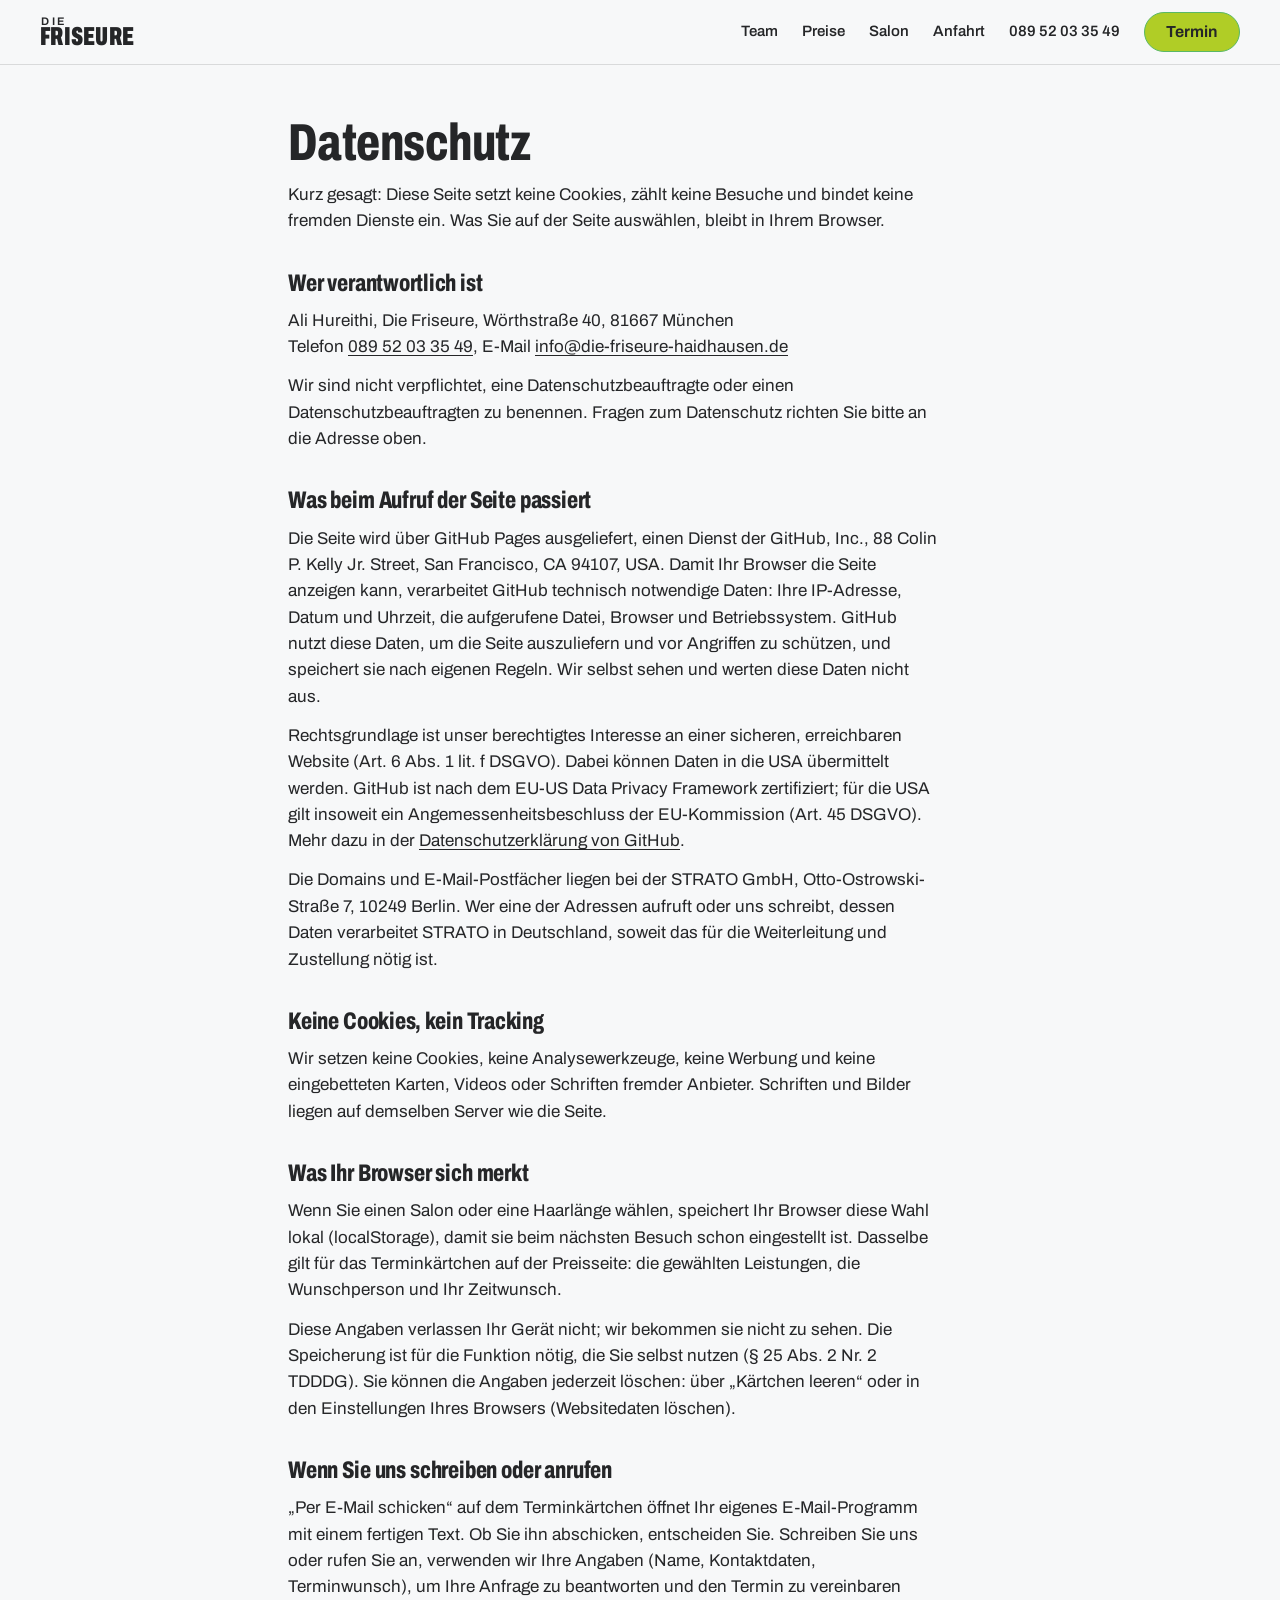
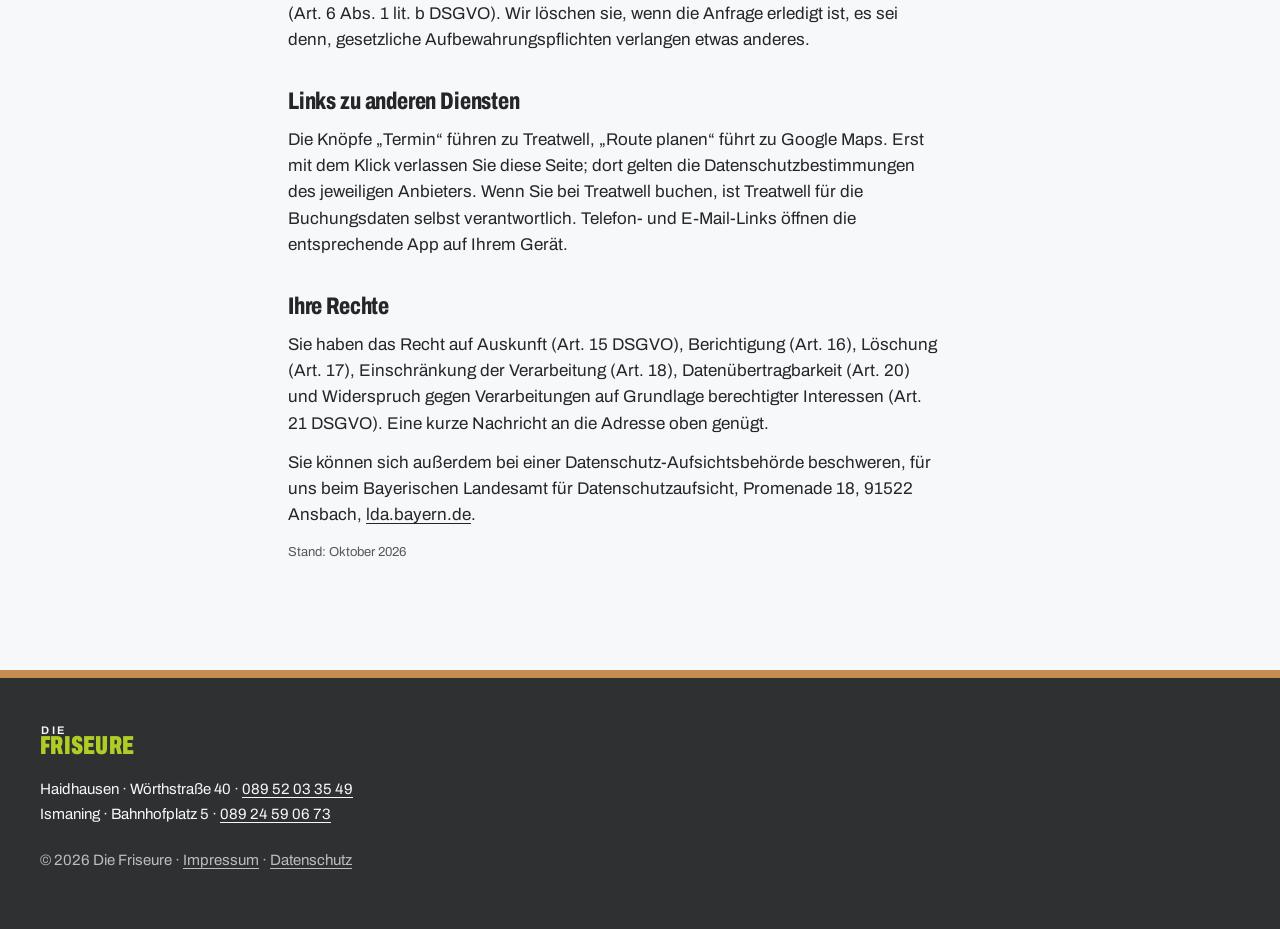
==== commit b1d0d7a3: "Impressum und Datenschutz fertig - Impressum: Einzelunternehmer, Hauptsitz, Handwerk (zulassungspfli" ====
--- a/datenschutz.html
+++ b/datenschutz.html
@@ -34,18 +34,35 @@
 
 <main id="inhalt" class="text mitte">
   <h1>Datenschutz</h1>
+  <p>Kurz gesagt: Diese Seite setzt keine Cookies, zählt keine Besuche und bindet keine fremden Dienste ein. Was Sie auf der Seite auswählen, bleibt in Ihrem Browser.</p>
+
   <h2>Wer verantwortlich ist</h2>
-  <p>Ali Hureithi, Die Friseure, Wörthstraße 40, 81667 München, <a href="mailto:info@die-friseure-haidhausen.de">info@die-friseure-haidhausen.de</a>.</p>
-  <h2>Was beim Aufruf passiert</h2>
-  <p>Diese Website ist eine statische Seite und wird über GitHub Pages (GitHub Inc., USA) ausgeliefert. Beim Aufruf verarbeitet GitHub technisch notwendige Daten wie IP-Adresse, Zeitpunkt und aufgerufene Datei, um die Seite auszuliefern und vor Missbrauch zu schützen (Art. 6 Abs. 1 lit. f DSGVO). Wir selbst werten diese Daten nicht aus.</p>
+  <p>Ali Hureithi, Die Friseure, Wörthstraße 40, 81667 München<br>Telefon <a href="tel:+498952033549">089 52 03 35 49</a>, E-Mail <a href="mailto:info@die-friseure-haidhausen.de">info@die-friseure-haidhausen.de</a></p>
+  <p>Wir sind nicht verpflichtet, eine Datenschutzbeauftragte oder einen Datenschutzbeauftragten zu benennen. Fragen zum Datenschutz richten Sie bitte an die Adresse oben.</p>
+
+  <h2>Was beim Aufruf der Seite passiert</h2>
+  <p>Die Seite wird über GitHub Pages ausgeliefert, einen Dienst der GitHub, Inc., 88 Colin P. Kelly Jr. Street, San Francisco, CA 94107, USA. Damit Ihr Browser die Seite anzeigen kann, verarbeitet GitHub technisch notwendige Daten: Ihre IP-Adresse, Datum und Uhrzeit, die aufgerufene Datei, Browser und Betriebssystem. GitHub nutzt diese Daten, um die Seite auszuliefern und vor Angriffen zu schützen, und speichert sie nach eigenen Regeln. Wir selbst sehen und werten diese Daten nicht aus.</p>
+  <p>Rechtsgrundlage ist unser berechtigtes Interesse an einer sicheren, erreichbaren Website (Art. 6 Abs. 1 lit. f DSGVO). Dabei können Daten in die USA übermittelt werden. GitHub ist nach dem EU-US Data Privacy Framework zertifiziert; für die USA gilt insoweit ein Angemessenheitsbeschluss der EU-Kommission (Art. 45 DSGVO). Mehr dazu in der <a href="https://docs.github.com/de/site-policy/privacy-policies/github-general-privacy-statement" rel="noopener">Datenschutzerklärung von GitHub</a>.</p>
+  <p>Die Domains und E-Mail-Postfächer liegen bei der STRATO GmbH, Otto-Ostrowski-Straße 7, 10249 Berlin. Wer eine der Adressen aufruft oder uns schreibt, dessen Daten verarbeitet STRATO in Deutschland, soweit das für die Weiterleitung und Zustellung nötig ist.</p>
+
   <h2>Keine Cookies, kein Tracking</h2>
-  <p>Wir setzen keine Cookies, keine Analysewerkzeuge und keine eingebetteten Dienste. Schriften und Bilder liegen auf demselben Server wie die Seite.</p>
+  <p>Wir setzen keine Cookies, keine Analysewerkzeuge, keine Werbung und keine eingebetteten Karten, Videos oder Schriften fremder Anbieter. Schriften und Bilder liegen auf demselben Server wie die Seite.</p>
+
   <h2>Was Ihr Browser sich merkt</h2>
-  <p>Wenn Sie einen Salon oder eine Haarlänge wählen, speichert Ihr Browser diese Wahl lokal (localStorage), damit sie beim nächsten Besuch schon eingestellt ist. Dasselbe gilt für das Terminkärtchen auf der Preisseite: die gewählten Leistungen, die Wunschperson und Ihr Zeitwunsch. Diese Angaben verlassen Ihr Gerät nicht — erst wenn Sie „Per E&#8209;Mail schicken“ wählen, öffnet sich Ihr eigenes E&#8209;Mail-Programm mit dem fertigen Text, und Sie entscheiden, ob Sie ihn abschicken. Sie können sie über die Einstellungen Ihres Browsers löschen.</p>
+  <p>Wenn Sie einen Salon oder eine Haarlänge wählen, speichert Ihr Browser diese Wahl lokal (localStorage), damit sie beim nächsten Besuch schon eingestellt ist. Dasselbe gilt für das Terminkärtchen auf der Preisseite: die gewählten Leistungen, die Wunschperson und Ihr Zeitwunsch.</p>
+  <p>Diese Angaben verlassen Ihr Gerät nicht; wir bekommen sie nicht zu sehen. Die Speicherung ist für die Funktion nötig, die Sie selbst nutzen (§ 25 Abs. 2 Nr. 2 TDDDG). Sie können die Angaben jederzeit löschen: über „Kärtchen leeren“ oder in den Einstellungen Ihres Browsers (Websitedaten löschen).</p>
+
+  <h2>Wenn Sie uns schreiben oder anrufen</h2>
+  <p>„Per E&#8209;Mail schicken“ auf dem Terminkärtchen öffnet Ihr eigenes E&#8209;Mail-Programm mit einem fertigen Text. Ob Sie ihn abschicken, entscheiden Sie. Schreiben Sie uns oder rufen Sie an, verwenden wir Ihre Angaben (Name, Kontaktdaten, Terminwunsch), um Ihre Anfrage zu beantworten und den Termin zu vereinbaren (Art. 6 Abs. 1 lit. b DSGVO). Wir löschen sie, wenn die Anfrage erledigt ist, es sei denn, gesetzliche Aufbewahrungspflichten verlangen etwas anderes.</p>
+
   <h2>Links zu anderen Diensten</h2>
-  <p>Die Knöpfe „Termin“ führen zu Treatwell, „Route planen“ führt zu Google Maps. Erst mit dem Klick verlassen Sie diese Seite; dort gelten die Datenschutzbestimmungen des jeweiligen Anbieters. Telefon- und E-Mail-Links öffnen die entsprechende App auf Ihrem Gerät.</p>
+  <p>Die Knöpfe „Termin“ führen zu Treatwell, „Route planen“ führt zu Google Maps. Erst mit dem Klick verlassen Sie diese Seite; dort gelten die Datenschutzbestimmungen des jeweiligen Anbieters. Wenn Sie bei Treatwell buchen, ist Treatwell für die Buchungsdaten selbst verantwortlich. Telefon- und E&#8209;Mail-Links öffnen die entsprechende App auf Ihrem Gerät.</p>
+
   <h2>Ihre Rechte</h2>
-  <p>Sie haben das Recht auf Auskunft, Berichtigung, Löschung, Einschränkung der Verarbeitung, Widerspruch und Datenübertragbarkeit sowie das Recht, sich bei einer Aufsichtsbehörde zu beschweren — in Bayern beim Bayerischen Landesamt für Datenschutzaufsicht.</p>
+  <p>Sie haben das Recht auf Auskunft (Art. 15 DSGVO), Berichtigung (Art. 16), Löschung (Art. 17), Einschränkung der Verarbeitung (Art. 18), Datenübertragbarkeit (Art. 20) und Widerspruch gegen Verarbeitungen auf Grundlage berechtigter Interessen (Art. 21 DSGVO). Eine kurze Nachricht an die Adresse oben genügt.</p>
+  <p>Sie können sich außerdem bei einer Datenschutz-Aufsichtsbehörde beschweren, für uns beim Bayerischen Landesamt für Datenschutzaufsicht, Promenade 18, 91522 Ansbach, <a href="https://www.lda.bayern.de" rel="noopener">lda.bayern.de</a>.</p>
+
+  <p class="kapitel-klein">Stand: Oktober 2026</p>
 </main>
 
 <footer class="sockel">
--- a/stil.css
+++ b/stil.css
@@ -32,6 +32,9 @@
   --limette: oklch(80% 0.18 120);       /* Logo und Schild: die Lampe */
   --limette-tief: oklch(72% 0.17 121);  /* gedrückt */
   --papier: oklch(100% 0 0);            /* Etikett, Karte */
+
+  /* Zeichen: Pfeil als Maske, Strich wie die Kreise der Preisliste */
+  --zeichen-pfeil: url("data:image/svg+xml,%3Csvg xmlns='http://www.w3.org/2000/svg' viewBox='0 0 16 16'%3E%3Cpath d='M2.5 8h10.5M9 4l4 4-4 4' fill='none' stroke='black' stroke-width='1.75' stroke-linecap='round' stroke-linejoin='round'/%3E%3C/svg%3E");
 
   /* Linien und Schatten */
   --linie: color-mix(in oklch, var(--anthrazit) 14%, transparent);
@@ -206,7 +209,21 @@
   border-bottom: 2px solid var(--limette);
   padding-bottom: 0.1rem;
 }
-.pfeil::after { content: " →"; }
+.pfeil::after {
+  content: "";
+  display: inline-block;
+  width: 0.95em;
+  height: 0.95em;
+  margin-left: 0.3em;
+  vertical-align: -0.12em;
+  background: currentColor;
+  -webkit-mask: var(--zeichen-pfeil) center / contain no-repeat;
+  mask: var(--zeichen-pfeil) center / contain no-repeat;
+  transition: transform 0.35s var(--kurve);
+}
+@media (hover: hover) and (pointer: fine) {
+  .pfeil:hover::after { transform: translateX(0.15em); }
+}
 @media (hover: hover) and (pointer: fine) {
   .pfeil:hover { border-bottom-color: var(--anthrazit); }
 }
@@ -244,7 +261,7 @@
   position: sticky;
   top: 0;
   z-index: 20;
-  background: color-mix(in oklch, var(--wand) 94%, transparent);
+  background: var(--wand);
   border-bottom: 1px solid var(--linie);
   transition: transform 0.4s var(--kurve);
 }
@@ -498,6 +515,7 @@
 .gesicht {
   width: 11.5rem;           /* 369 px Vorlage: auch bei doppelter Dichte nicht gezogen */
   display: grid;
+  align-content: start;
   gap: 0.1rem;
 }
 .gesicht img {
@@ -505,6 +523,30 @@
   border-radius: var(--ecke);
   margin-bottom: 0.55rem;
   background: var(--wand-tief);
+}
+/* Noch ohne Porträt: die Scheibe des Nasenschilds mit der Initiale —
+   gleiche Fläche wie ein Foto, damit die Reihe ruhig bleibt. */
+.gesicht-scheibe {
+  display: grid;
+  place-items: center;
+  aspect-ratio: 369 / 277;
+  margin-bottom: 0.55rem;
+  border-radius: var(--ecke);
+  background: var(--wand-tief);
+}
+.gesicht-scheibe span {
+  display: grid;
+  place-items: center;
+  width: 42%;
+  aspect-ratio: 1;
+  border-radius: 50%;
+  background: var(--sockel);
+  border: 2px solid var(--metall);
+  color: var(--limette);
+  font-size: 1.75rem;
+  font-weight: 860;
+  font-stretch: 62%;
+  line-height: 1;
 }
 .gesicht-name { font-weight: 700; font-size: 1.0625rem; }
 .gesicht-rolle { font-size: 0.9375rem; color: var(--grau); }
@@ -590,7 +632,9 @@
 .wohnzimmer-text {
   width: auto;
   margin: 0;
-  padding: 0 var(--rand) 2.5rem clamp(1.5rem, 4vw, 3.5rem);
+  /* Linke Kante = Satzkante der Seite (.mitte), auch wenn das Bild bei
+     1280 px endet und schmaler ist als der Schirm */
+  padding: 0 var(--rand) 2.5rem calc((min(100vw, 1280px) - min(100vw - 2 * var(--rand), var(--breite))) / 2);
 }
 .wohnzimmer-text p {
   margin-top: 0.9rem;
@@ -630,7 +674,7 @@
 /* Stimmen */
 .wertung { margin-top: 1rem; font-size: var(--t-gross); }
 .wertung strong {
-  font-size: 2.5rem;
+  font-size: var(--t-h2);
   font-weight: 820;
   font-stretch: var(--schmal);
   margin-right: 0.2rem;
@@ -673,8 +717,8 @@
 .zeiten div { display: flex; justify-content: space-between; gap: 1rem; border-bottom: 1px dotted var(--linie-stark); padding-bottom: 0.2rem; }
 .zeiten dt { color: var(--grau); }
 .zeiten dd { margin: 0; font-variant-numeric: tabular-nums; }
-.adresse-weg { margin-top: auto; font-size: 0.9375rem; color: var(--grau); }
-.adresse-links { display: flex; flex-wrap: wrap; gap: 0.6rem 1.5rem; }
+.adresse-weg { font-size: 0.9375rem; color: var(--grau); }
+.adresse-links { margin-top: auto; padding-top: 0.35rem; display: flex; flex-wrap: wrap; gap: 0.6rem 1.5rem; }
 
 /* Sockel: anthrazit mit Eichenkante — die untere Wand des Salons */
 .sockel {
@@ -820,7 +864,7 @@
   margin-left: auto;
   white-space: nowrap;
   font-weight: 750;
-  font-size: 1.125rem;
+  font-size: var(--t-text);
   font-variant-numeric: tabular-nums;
 }
 .ab { font-weight: 500; font-size: 0.9375rem; color: var(--grau); }
@@ -921,6 +965,7 @@
 .kaertchen.hat-posten .kaertchen-leer, .kaertchen:not(.hat-posten) .kaertchen-voll { display: none; }
 
 .kaertchen-liste { list-style: none; padding: 0; margin: 0.35rem 0 0; }
+.kaertchen { --kp-weg: 1.75rem; }
 .kaertchen-liste li {
   display: flex;
   align-items: baseline;
@@ -936,12 +981,13 @@
 .kp-dauer { display: block; font-size: var(--t-klein); color: var(--grau); }
 .kp-preis { white-space: nowrap; font-weight: 700; font-variant-numeric: tabular-nums; }
 .kp-weg {
+  position: relative;
   flex: none;
-  align-self: center;
+  align-self: flex-start;
   display: grid;
   place-items: center;
-  width: 1.75rem; height: 1.75rem;
-  margin-right: -0.35rem;
+  width: var(--kp-weg); height: var(--kp-weg);
+  margin-block: -0.2rem;
   padding: 0;
   border: 0;
   border-radius: 50%;
@@ -954,7 +1000,8 @@
 }
 
 .kaertchen-summe { margin: 0.9rem 0 0; display: grid; gap: 0.15rem; }
-.kaertchen-summe div { display: flex; justify-content: space-between; align-items: baseline; gap: 1rem; }
+.kp-weg::before { content: ""; position: absolute; inset: -0.5rem; }   /* 2,75 rem zum Tippen */
+.kaertchen-summe div { padding-right: calc(var(--kp-weg) + 0.75rem); display: flex; justify-content: space-between; align-items: baseline; gap: 1rem; }
 .kaertchen-summe dt { color: var(--grau); font-size: 0.9375rem; }
 .kaertchen-summe dd { margin: 0; font-variant-numeric: tabular-nums; }
 .summe-preis { font-size: 1.75rem; font-weight: 800; font-stretch: var(--schmal); line-height: 1.1; }
@@ -982,7 +1029,7 @@
 .kaertchen-kopie { background: var(--papier); font: inherit; font-weight: 650; cursor: pointer; }
 .kaertchen-meldung { min-height: 1.3em; margin-top: 0.5rem; font-size: var(--t-klein); font-weight: 600; }
 .kaertchen-klein { font-size: var(--t-klein); color: var(--grau); line-height: 1.5; }
-.kaertchen-klein a { font-variant-numeric: tabular-nums; }
+.kaertchen-klein a { font-variant-numeric: tabular-nums; white-space: nowrap; }
 .kaertchen-leeren {
   margin-top: 0.6rem;
   padding: 0.35rem 0;
@@ -1107,11 +1154,9 @@
   .auftakt-bild { margin-inline: calc(-1 * var(--rand)); }
   .auftakt-bild img { border-radius: 0; }
   .auftakt-bild figcaption { padding-inline: var(--rand); }
-  .auftakt h1 { font-size: clamp(2.6rem, 11.5vw, 3.4rem); }
   .auftakt-satz { font-size: 1rem; margin-top: 0.7rem; max-width: none; }
   .salon { gap: 0.9rem; margin-top: 0; padding-top: 1.1rem; }
   .salon-angaben .schalter { margin-bottom: 0.35rem; }
-  .salon-heute { font-size: 0.875rem; }
   .schild { --d: 5.75rem; }
   .knopfreihe .knopf-linie { display: none; }
   .knopfreihe .knopf-lampe { min-height: 3rem; }
@@ -1164,7 +1209,6 @@
 @media (max-width: 23.5rem) {
   .schild { --d: 5.5rem; }
   .schalter label { padding-inline: 0.6rem; }
-  .auftakt h1 { font-size: 2.5rem; }
 }
 
 @media (min-width: 40.01rem) and (max-width: 64rem) {
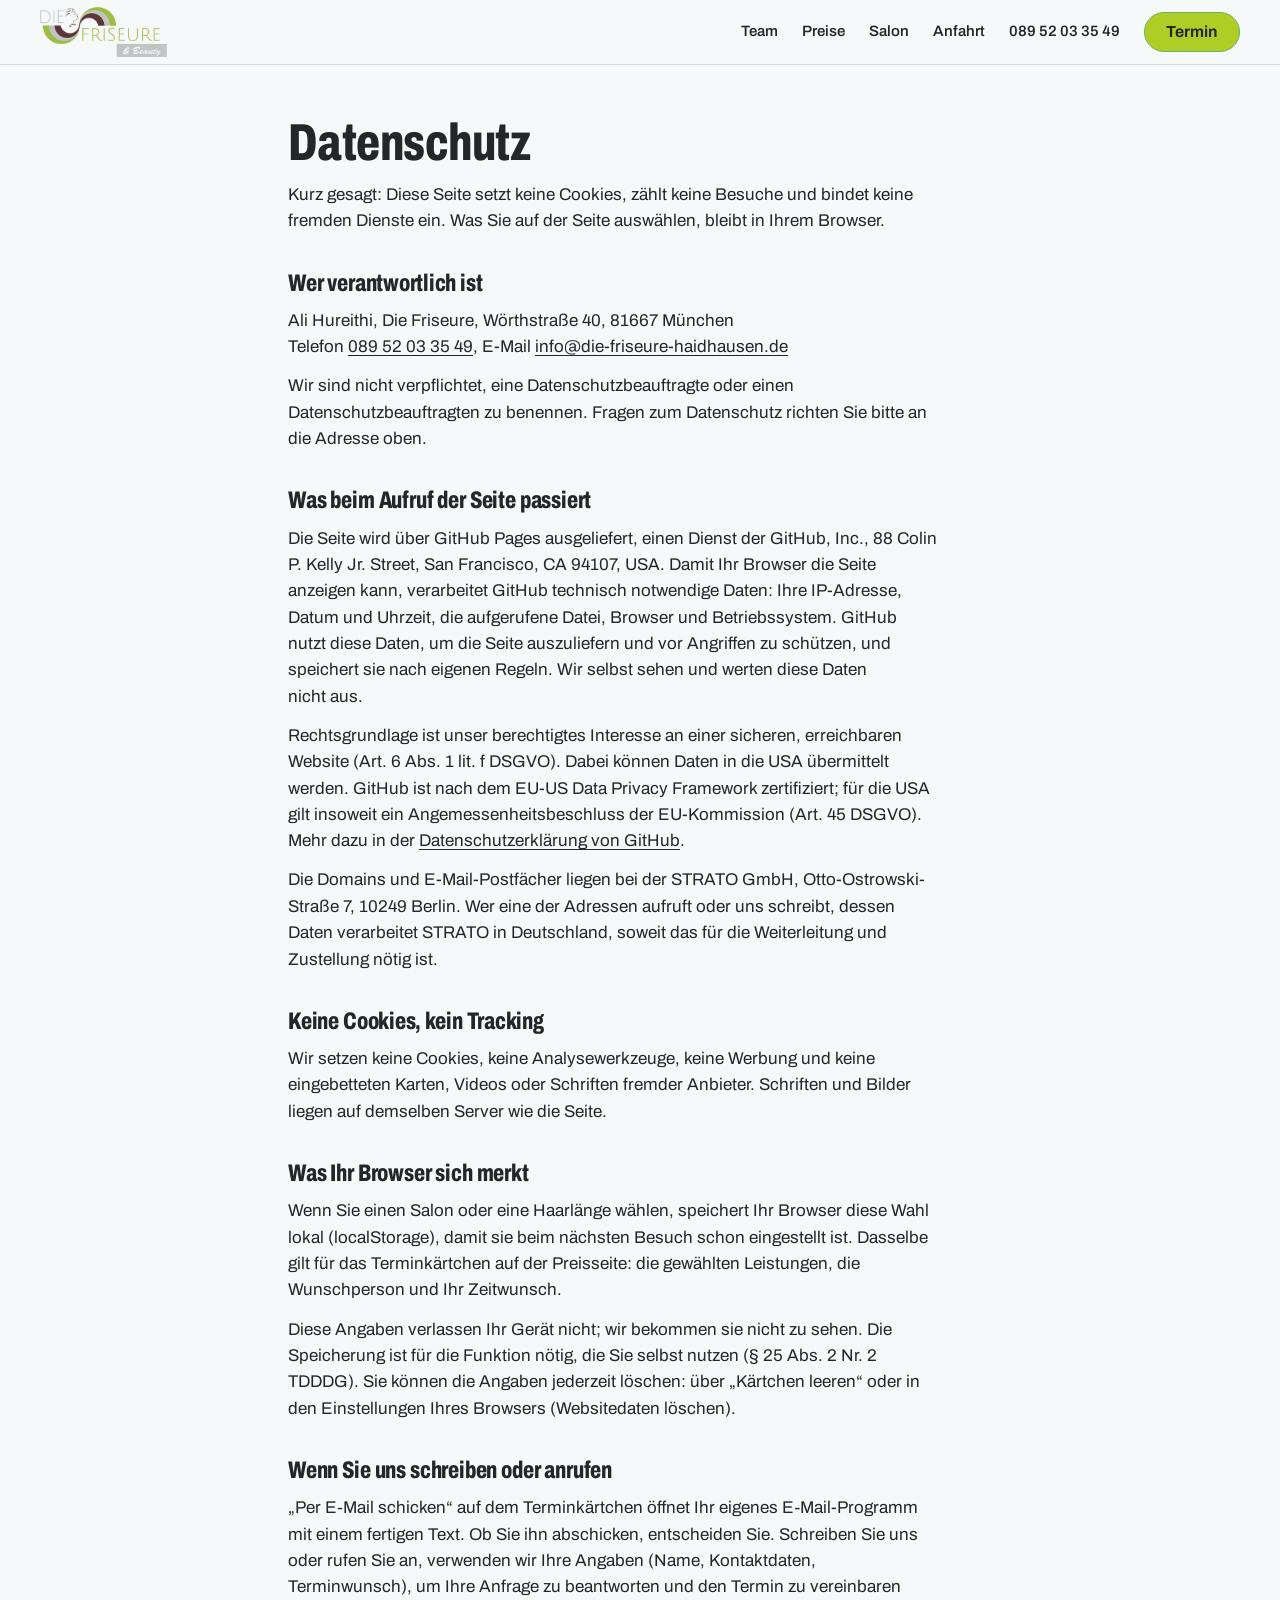
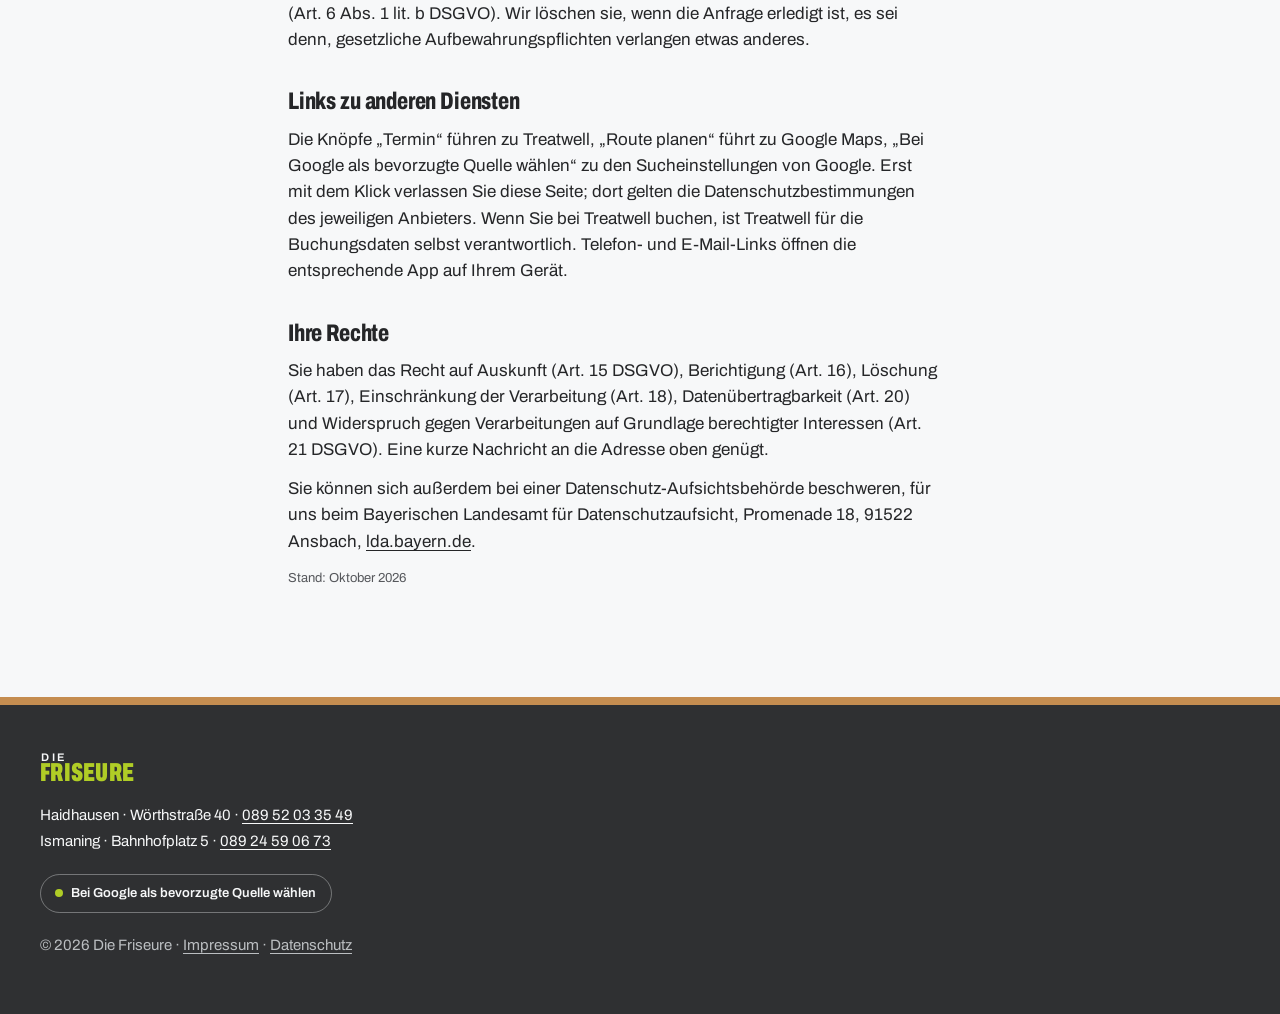
==== commit 1c290d61: "Logo in der Leiste, Badge „Bei Google als bevorzugte Quelle wählen“ - Logo „Die Friseure & Beauty“ a" ====
--- a/datenschutz.html
+++ b/datenschutz.html
@@ -16,9 +16,7 @@
 
 <header class="leiste">
   <div class="leiste-innen mitte">
-    <a class="wortmarke" href="./" aria-label="Die Friseure, zur Startseite">
-      <span class="wortmarke-die">Die</span><span class="wortmarke-wort">Friseure</span>
-    </a>
+    <a class="logo" href="./"><img src="bilder/logo.png" width="337" height="132" alt="Die Friseure &amp; Beauty, zur Startseite"></a>
     <nav class="leiste-nav" aria-label="Hauptnavigation">
       <a href="./#team">Team</a>
       <a href="preise.html">Preise</a>
@@ -56,7 +54,7 @@
   <p>„Per E&#8209;Mail schicken“ auf dem Terminkärtchen öffnet Ihr eigenes E&#8209;Mail-Programm mit einem fertigen Text. Ob Sie ihn abschicken, entscheiden Sie. Schreiben Sie uns oder rufen Sie an, verwenden wir Ihre Angaben (Name, Kontaktdaten, Terminwunsch), um Ihre Anfrage zu beantworten und den Termin zu vereinbaren (Art. 6 Abs. 1 lit. b DSGVO). Wir löschen sie, wenn die Anfrage erledigt ist, es sei denn, gesetzliche Aufbewahrungspflichten verlangen etwas anderes.</p>
 
   <h2>Links zu anderen Diensten</h2>
-  <p>Die Knöpfe „Termin“ führen zu Treatwell, „Route planen“ führt zu Google Maps. Erst mit dem Klick verlassen Sie diese Seite; dort gelten die Datenschutzbestimmungen des jeweiligen Anbieters. Wenn Sie bei Treatwell buchen, ist Treatwell für die Buchungsdaten selbst verantwortlich. Telefon- und E&#8209;Mail-Links öffnen die entsprechende App auf Ihrem Gerät.</p>
+  <p>Die Knöpfe „Termin“ führen zu Treatwell, „Route planen“ führt zu Google Maps, „Bei Google als bevorzugte Quelle wählen“ zu den Sucheinstellungen von Google. Erst mit dem Klick verlassen Sie diese Seite; dort gelten die Datenschutzbestimmungen des jeweiligen Anbieters. Wenn Sie bei Treatwell buchen, ist Treatwell für die Buchungsdaten selbst verantwortlich. Telefon- und E&#8209;Mail-Links öffnen die entsprechende App auf Ihrem Gerät.</p>
 
   <h2>Ihre Rechte</h2>
   <p>Sie haben das Recht auf Auskunft (Art. 15 DSGVO), Berichtigung (Art. 16), Löschung (Art. 17), Einschränkung der Verarbeitung (Art. 18), Datenübertragbarkeit (Art. 20) und Widerspruch gegen Verarbeitungen auf Grundlage berechtigter Interessen (Art. 21 DSGVO). Eine kurze Nachricht an die Adresse oben genügt.</p>
@@ -69,6 +67,7 @@
   <div class="mitte sockel-innen">
     <p class="wortmarke wortmarke-hell"><span class="wortmarke-die">Die</span><span class="wortmarke-wort">Friseure</span></p>
     <p>Haidhausen · Wörthstraße 40 · <a href="tel:+498952033549">089 52 03 35 49</a><br>Ismaning · Bahnhofplatz 5 · <a href="tel:+498924590673">089 24 59 06 73</a></p>
+    <p><a class="quelle-knopf" href="https://www.google.com/preferences/source?q=die-friseure-haidhausen.de" rel="noopener">Bei Google als bevorzugte Quelle wählen</a></p>
     <p class="sockel-recht">© 2026 Die Friseure · <a href="impressum.html">Impressum</a> · <a href="datenschutz.html">Datenschutz</a></p>
   </div>
 </footer>
--- a/stil.css
+++ b/stil.css
@@ -197,7 +197,7 @@
   border: 1px solid var(--linie-stark);
   color: var(--anthrazit);
 }
-.knopf:active { transform: translateY(1px); }
+
 @media (hover: hover) and (pointer: fine) {
   .knopf-lampe:hover { background: var(--limette-tief); }
   .knopf-linie:hover { border-color: var(--anthrazit); }
@@ -253,6 +253,33 @@
   letter-spacing: 0.01em;
 }
 .wortmarke-hell .wortmarke-wort { color: var(--limette); }
+
+/* Logo: das echte Zeichen des Hauses (Schwung mit Profil) in der Leiste */
+.logo { display: block; flex: none; line-height: 0; }
+.logo img { height: 3.1rem; width: auto; }
+@media (max-width: 52rem) { .logo img { height: 2.35rem; } }
+
+/* Fuß: „bevorzugte Quelle“ bei Google als schlichter Link, ohne fremdes Skript */
+.quelle-knopf {
+  display: inline-flex;
+  align-items: center;
+  gap: 0.5rem;
+  padding: 0.45rem 0.9rem;
+  border: 1px solid color-mix(in oklch, var(--wand) 35%, transparent);
+  border-radius: 999px;
+  font-size: var(--t-klein);
+  font-weight: 600;
+  text-decoration: none;
+  transition: border-color var(--dauer) var(--kurve), transform 0.3s var(--kurve);
+}
+.quelle-knopf::before {
+  content: "";
+  width: 0.5rem; height: 0.5rem;
+  border-radius: 50%;
+  background: var(--limette);
+}
+.quelle-knopf:active { transform: scale(0.97); }
+@media (hover: hover) and (pointer: fine) { .quelle-knopf:hover { border-color: var(--limette); } }
 
 /* ------------------------------------------------------------
    Leiste: weicht beim Runterscrollen aus
@@ -1217,6 +1244,99 @@
   .stimmen { grid-template-columns: 1fr; gap: 1.5rem; }
 }
 
+/* ============================================================
+   Fassung 2 — Feinschliff (impeccable + emil-design-eng)
+   ============================================================ */
+
+/* Satz: keine einsamen Wörter am Absatzende */
+p, li, dd { text-wrap: pretty; }
+
+/* Knöpfe hören zu: beim Drücken leicht kleiner statt 1 px tiefer */
+.knopf:active, .etikett a:active, .galerie-kachel:active { transform: scale(0.97); }
+.galerie-kachel { transition: transform 0.3s var(--kurve); }
+
+/* Stimmen: deutsche Anführungszeichen, das öffnende hängt in den Rand */
+.stimmen blockquote p::before { content: "„"; margin-left: -0.42em; }
+.stimmen blockquote p::after { content: "“"; }
+
+/* Erster Bildschirm: ein gesetzter Auftritt in zwei Gruppen —
+   erst Team und Satz, dann das Schild-Band. Höchstens zwei Bewegungen
+   gleichzeitig; was steht, steht auch ohne Bewegung. */
+@media (prefers-reduced-motion: no-preference) {
+  .auftakt-bild { animation: auftakt-da 0.55s var(--kurve) backwards; }
+  .auftakt-text { animation: auftakt-hoch 0.55s var(--kurve) 0.06s backwards; }
+  .auftakt .salon { animation: auftakt-hoch 0.6s var(--kurve) 0.5s backwards; }
+}
+@keyframes auftakt-da { from { opacity: 0; } }
+@keyframes auftakt-hoch { from { opacity: 0; transform: translateY(0.75rem); } }
+
+/* Preisgruppen: der Inhalt blendet beim Aufklappen ein */
+@media (prefers-reduced-motion: no-preference) {
+  .gruppe[open] .posten-liste,
+  .gruppe[open] .gruppe-weg { animation: gruppe-auf 0.4s var(--kurve) backwards; }
+  .gruppe[open] .gruppe-weg { animation-delay: 0.06s; }
+}
+@keyframes gruppe-auf { from { opacity: 0; transform: translateY(-0.35rem); } }
+
+/* Terminkärtchen: der Punkt, der von der Zeile zum Kärtchen fliegt */
+.kaertchen-flug {
+  position: fixed;
+  left: 0; top: 0;
+  z-index: 40;
+  width: 0.75rem;
+  height: 0.75rem;
+  margin: -0.375rem 0 0 -0.375rem;
+  border-radius: 50%;
+  background: var(--limette);
+  border: 1px solid var(--anthrazit);
+  pointer-events: none;
+}
+.empfangen { animation: empfangen 0.5s var(--kurve); }
+@keyframes empfangen { from { opacity: 0.35; } }
+/* Galerie: aus der Kachel heraus (Ursprung setzt das Skript) */
+@keyframes auf { from { opacity: 0; transform: scale(0.92); } }
+
+/* Kapitelanzeige in der Leiste — nur am Handy */
+.leiste-kapitel { display: none; }
+
+@media (max-width: 40rem) {
+  /* Kapitel mit Nummer und Lichtfuge */
+  .kapitel { position: relative; }
+  .kapitel::before {
+    content: "";
+    display: block;
+    height: 1px;
+    margin: 0 var(--rand) 2rem;
+    background: linear-gradient(90deg,
+      color-mix(in oklch, var(--limette) 0%, transparent),
+      var(--limette) 18%,
+      color-mix(in oklch, var(--limette) 0%, transparent) 72%);
+  }
+  .kapitel-salon::before { margin-bottom: 1.25rem; }
+  h2[data-nr]::before {
+    content: attr(data-nr);
+    margin-right: 0.55rem;
+    font-size: var(--t-klein);
+    font-weight: 650;
+    font-stretch: var(--breit);
+    letter-spacing: 0.04em;
+    font-variant-numeric: tabular-nums;
+    color: var(--grau);
+    vertical-align: 0.5em;
+  }
+
+  /* In der Leiste: wo man gerade ist, statt der Nummer, die schon oben stand */
+  .im-kapitel .leiste-tel { display: none; }
+  .im-kapitel .leiste-kapitel {
+    display: block;
+    margin-left: auto;
+    font-size: 0.9375rem;
+    font-weight: 650;
+    white-space: nowrap;
+  }
+  .leiste-kapitel b { margin-right: 0.35rem; font-weight: 600; color: var(--grau); font-variant-numeric: tabular-nums; }
+}
+
 @media (prefers-reduced-motion: reduce) {
   *, *::before, *::after { transition-duration: 0.01ms !important; animation-duration: 0.01ms !important; }
   .schild-scheibe { transition: none; }
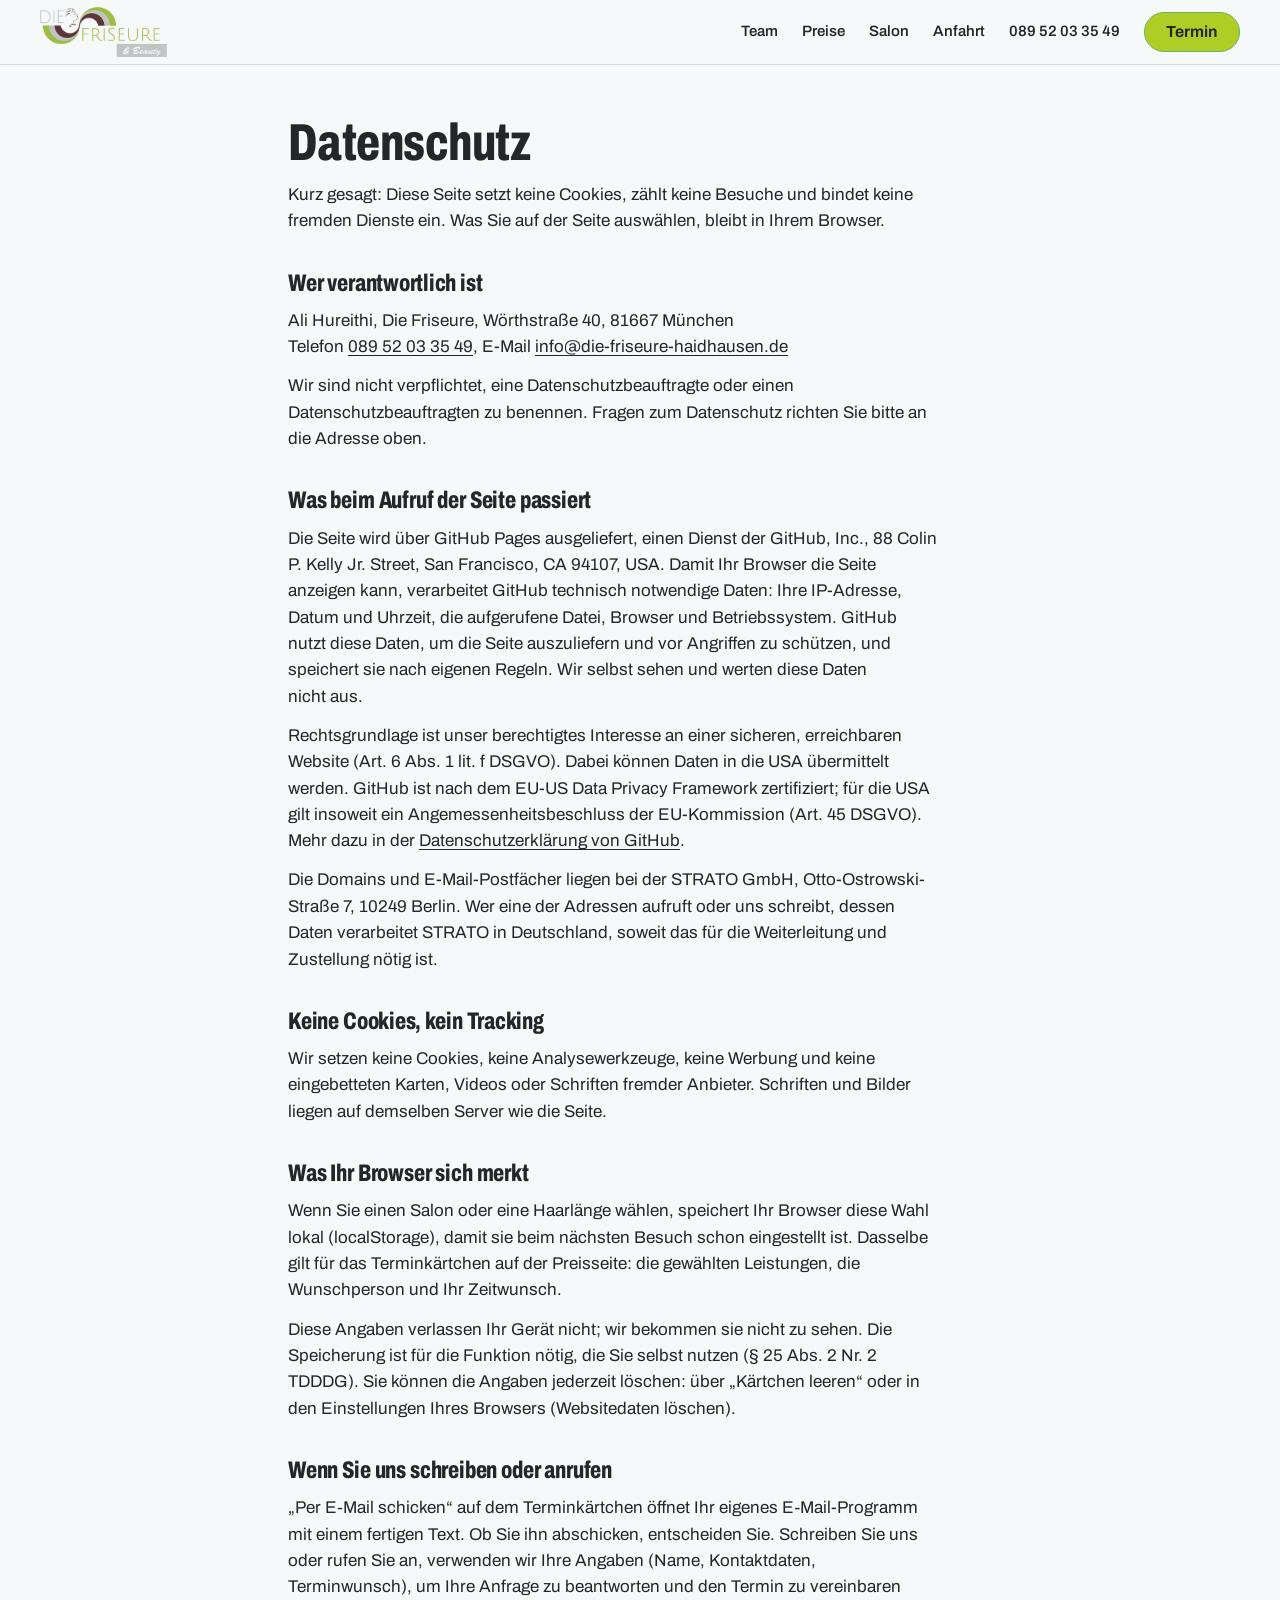
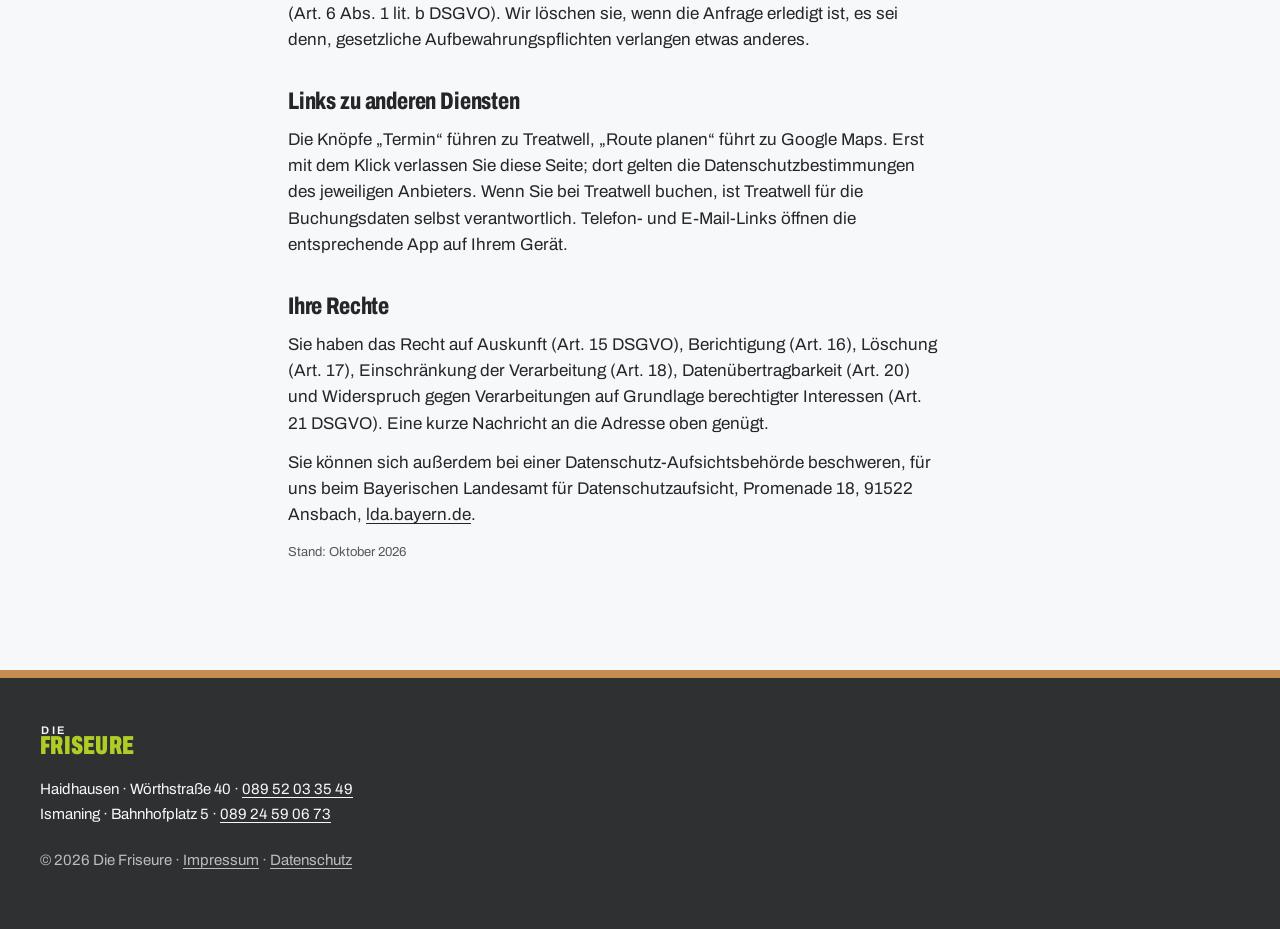
==== commit bf2b1bdf: "Preferred-Sources-Badge wieder entfernt Bringt für einen Salon nichts (Google zielt damit auf Nachri" ====
--- a/datenschutz.html
+++ b/datenschutz.html
@@ -54,7 +54,7 @@
   <p>„Per E&#8209;Mail schicken“ auf dem Terminkärtchen öffnet Ihr eigenes E&#8209;Mail-Programm mit einem fertigen Text. Ob Sie ihn abschicken, entscheiden Sie. Schreiben Sie uns oder rufen Sie an, verwenden wir Ihre Angaben (Name, Kontaktdaten, Terminwunsch), um Ihre Anfrage zu beantworten und den Termin zu vereinbaren (Art. 6 Abs. 1 lit. b DSGVO). Wir löschen sie, wenn die Anfrage erledigt ist, es sei denn, gesetzliche Aufbewahrungspflichten verlangen etwas anderes.</p>
 
   <h2>Links zu anderen Diensten</h2>
-  <p>Die Knöpfe „Termin“ führen zu Treatwell, „Route planen“ führt zu Google Maps, „Bei Google als bevorzugte Quelle wählen“ zu den Sucheinstellungen von Google. Erst mit dem Klick verlassen Sie diese Seite; dort gelten die Datenschutzbestimmungen des jeweiligen Anbieters. Wenn Sie bei Treatwell buchen, ist Treatwell für die Buchungsdaten selbst verantwortlich. Telefon- und E&#8209;Mail-Links öffnen die entsprechende App auf Ihrem Gerät.</p>
+  <p>Die Knöpfe „Termin“ führen zu Treatwell, „Route planen“ führt zu Google Maps. Erst mit dem Klick verlassen Sie diese Seite; dort gelten die Datenschutzbestimmungen des jeweiligen Anbieters. Wenn Sie bei Treatwell buchen, ist Treatwell für die Buchungsdaten selbst verantwortlich. Telefon- und E&#8209;Mail-Links öffnen die entsprechende App auf Ihrem Gerät.</p>
 
   <h2>Ihre Rechte</h2>
   <p>Sie haben das Recht auf Auskunft (Art. 15 DSGVO), Berichtigung (Art. 16), Löschung (Art. 17), Einschränkung der Verarbeitung (Art. 18), Datenübertragbarkeit (Art. 20) und Widerspruch gegen Verarbeitungen auf Grundlage berechtigter Interessen (Art. 21 DSGVO). Eine kurze Nachricht an die Adresse oben genügt.</p>
@@ -67,7 +67,6 @@
   <div class="mitte sockel-innen">
     <p class="wortmarke wortmarke-hell"><span class="wortmarke-die">Die</span><span class="wortmarke-wort">Friseure</span></p>
     <p>Haidhausen · Wörthstraße 40 · <a href="tel:+498952033549">089 52 03 35 49</a><br>Ismaning · Bahnhofplatz 5 · <a href="tel:+498924590673">089 24 59 06 73</a></p>
-    <p><a class="quelle-knopf" href="https://www.google.com/preferences/source?q=die-friseure-haidhausen.de" rel="noopener">Bei Google als bevorzugte Quelle wählen</a></p>
     <p class="sockel-recht">© 2026 Die Friseure · <a href="impressum.html">Impressum</a> · <a href="datenschutz.html">Datenschutz</a></p>
   </div>
 </footer>
--- a/stil.css
+++ b/stil.css
@@ -258,28 +258,6 @@
 .logo { display: block; flex: none; line-height: 0; }
 .logo img { height: 3.1rem; width: auto; }
 @media (max-width: 52rem) { .logo img { height: 2.35rem; } }
-
-/* Fuß: „bevorzugte Quelle“ bei Google als schlichter Link, ohne fremdes Skript */
-.quelle-knopf {
-  display: inline-flex;
-  align-items: center;
-  gap: 0.5rem;
-  padding: 0.45rem 0.9rem;
-  border: 1px solid color-mix(in oklch, var(--wand) 35%, transparent);
-  border-radius: 999px;
-  font-size: var(--t-klein);
-  font-weight: 600;
-  text-decoration: none;
-  transition: border-color var(--dauer) var(--kurve), transform 0.3s var(--kurve);
-}
-.quelle-knopf::before {
-  content: "";
-  width: 0.5rem; height: 0.5rem;
-  border-radius: 50%;
-  background: var(--limette);
-}
-.quelle-knopf:active { transform: scale(0.97); }
-@media (hover: hover) and (pointer: fine) { .quelle-knopf:hover { border-color: var(--limette); } }
 
 /* ------------------------------------------------------------
    Leiste: weicht beim Runterscrollen aus
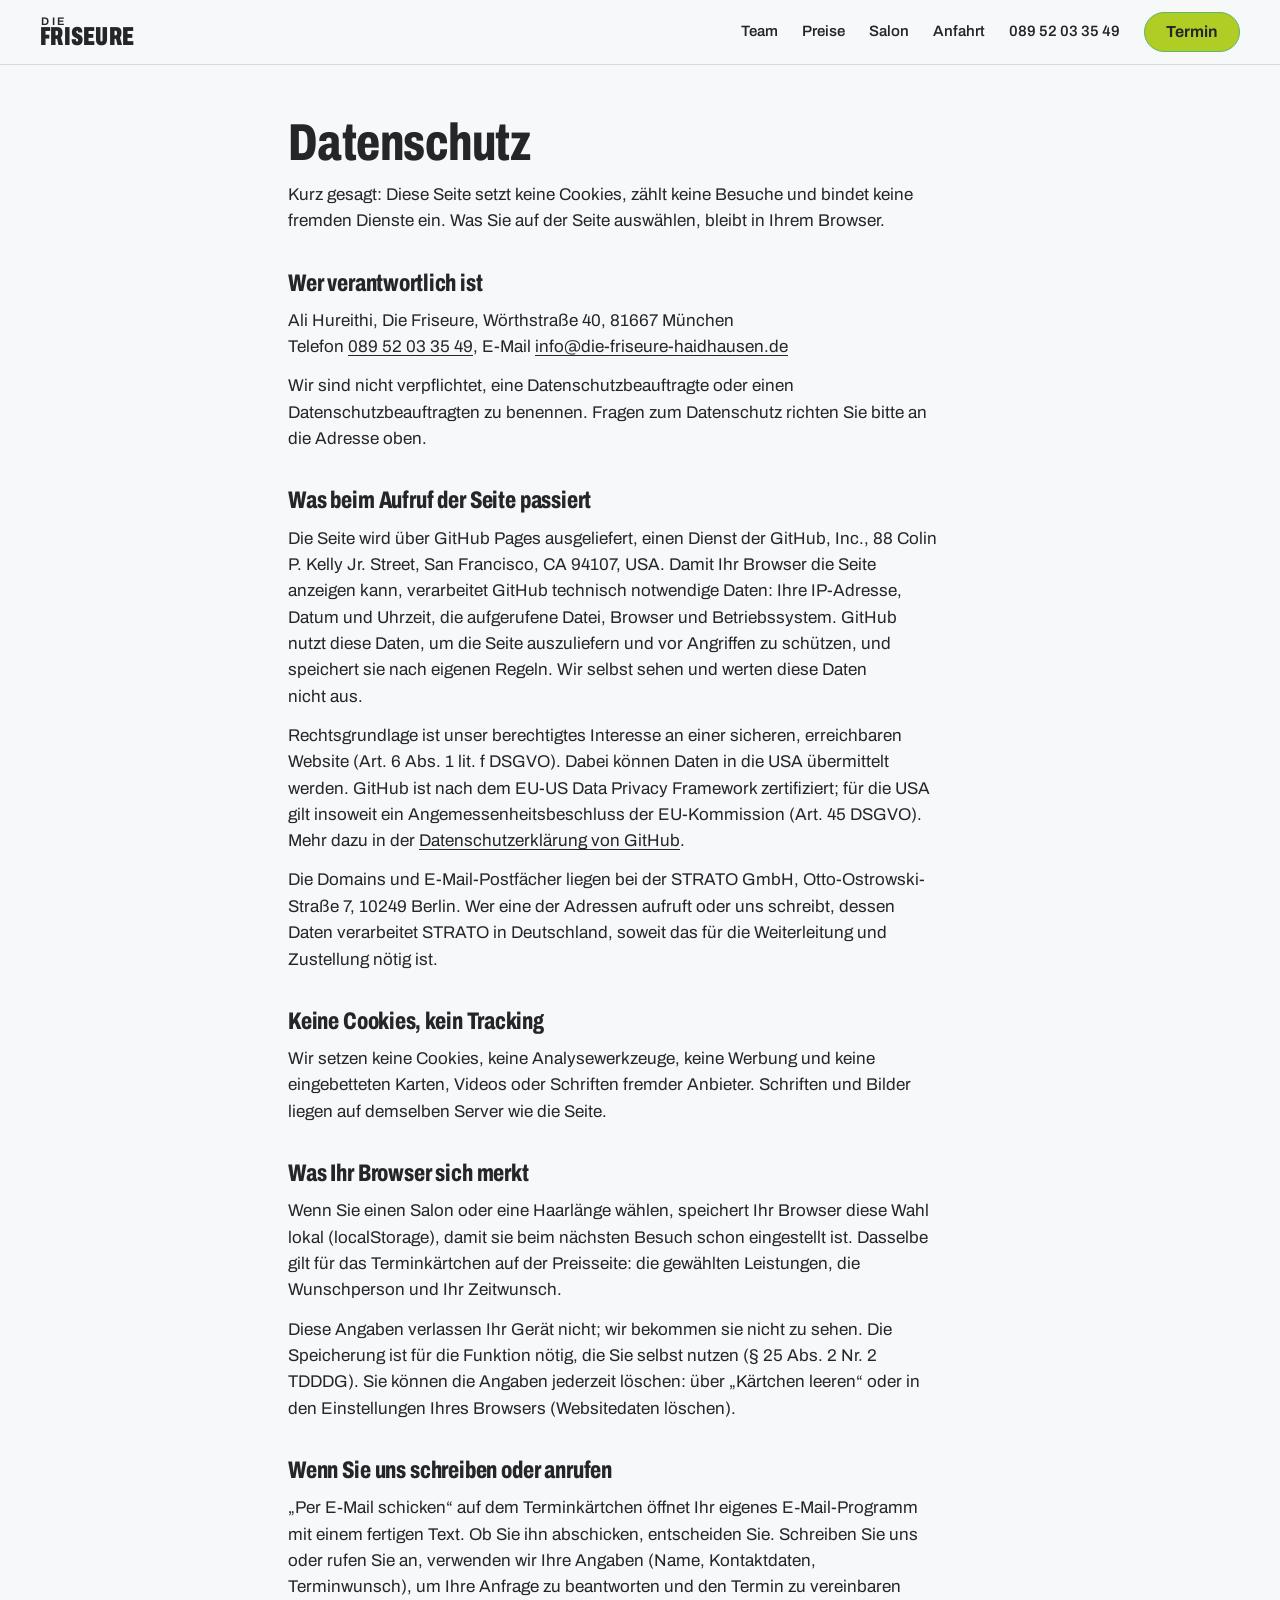
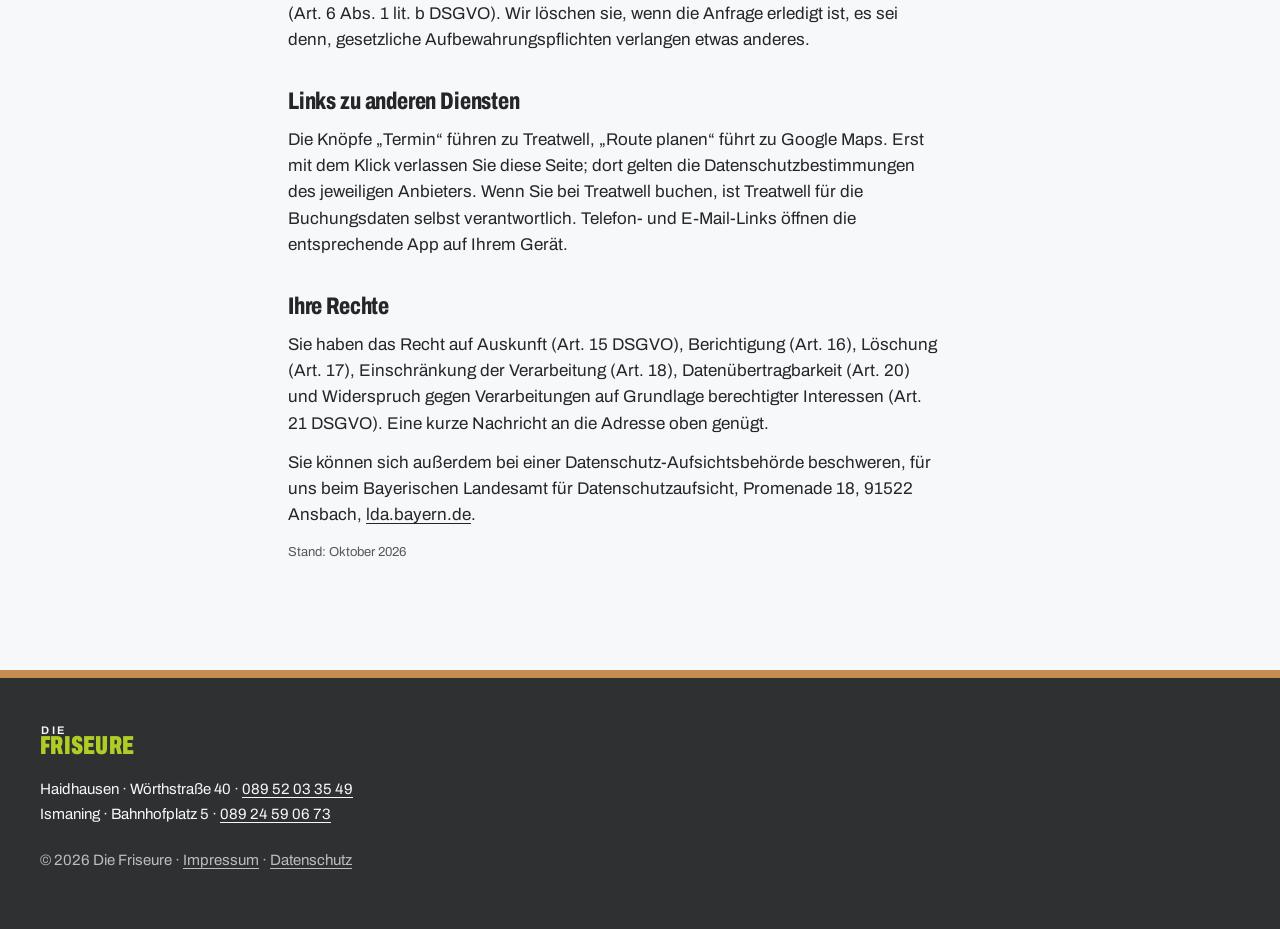
==== commit 3e4ba290: "Leiste wieder mit gesetztem Schriftzug statt Logo Auf Wunsch des Auftraggebers: Logo aus dem Bildsch" ====
--- a/datenschutz.html
+++ b/datenschutz.html
@@ -16,7 +16,9 @@
 
 <header class="leiste">
   <div class="leiste-innen mitte">
-    <a class="logo" href="./"><img src="bilder/logo.png" width="337" height="132" alt="Die Friseure &amp; Beauty, zur Startseite"></a>
+    <a class="wortmarke" href="./" aria-label="Die Friseure, zur Startseite">
+      <span class="wortmarke-die">Die</span><span class="wortmarke-wort">Friseure</span>
+    </a>
     <nav class="leiste-nav" aria-label="Hauptnavigation">
       <a href="./#team">Team</a>
       <a href="preise.html">Preise</a>
--- a/stil.css
+++ b/stil.css
@@ -253,11 +253,6 @@
   letter-spacing: 0.01em;
 }
 .wortmarke-hell .wortmarke-wort { color: var(--limette); }
-
-/* Logo: das echte Zeichen des Hauses (Schwung mit Profil) in der Leiste */
-.logo { display: block; flex: none; line-height: 0; }
-.logo img { height: 3.1rem; width: auto; }
-@media (max-width: 52rem) { .logo img { height: 2.35rem; } }
 
 /* ------------------------------------------------------------
    Leiste: weicht beim Runterscrollen aus
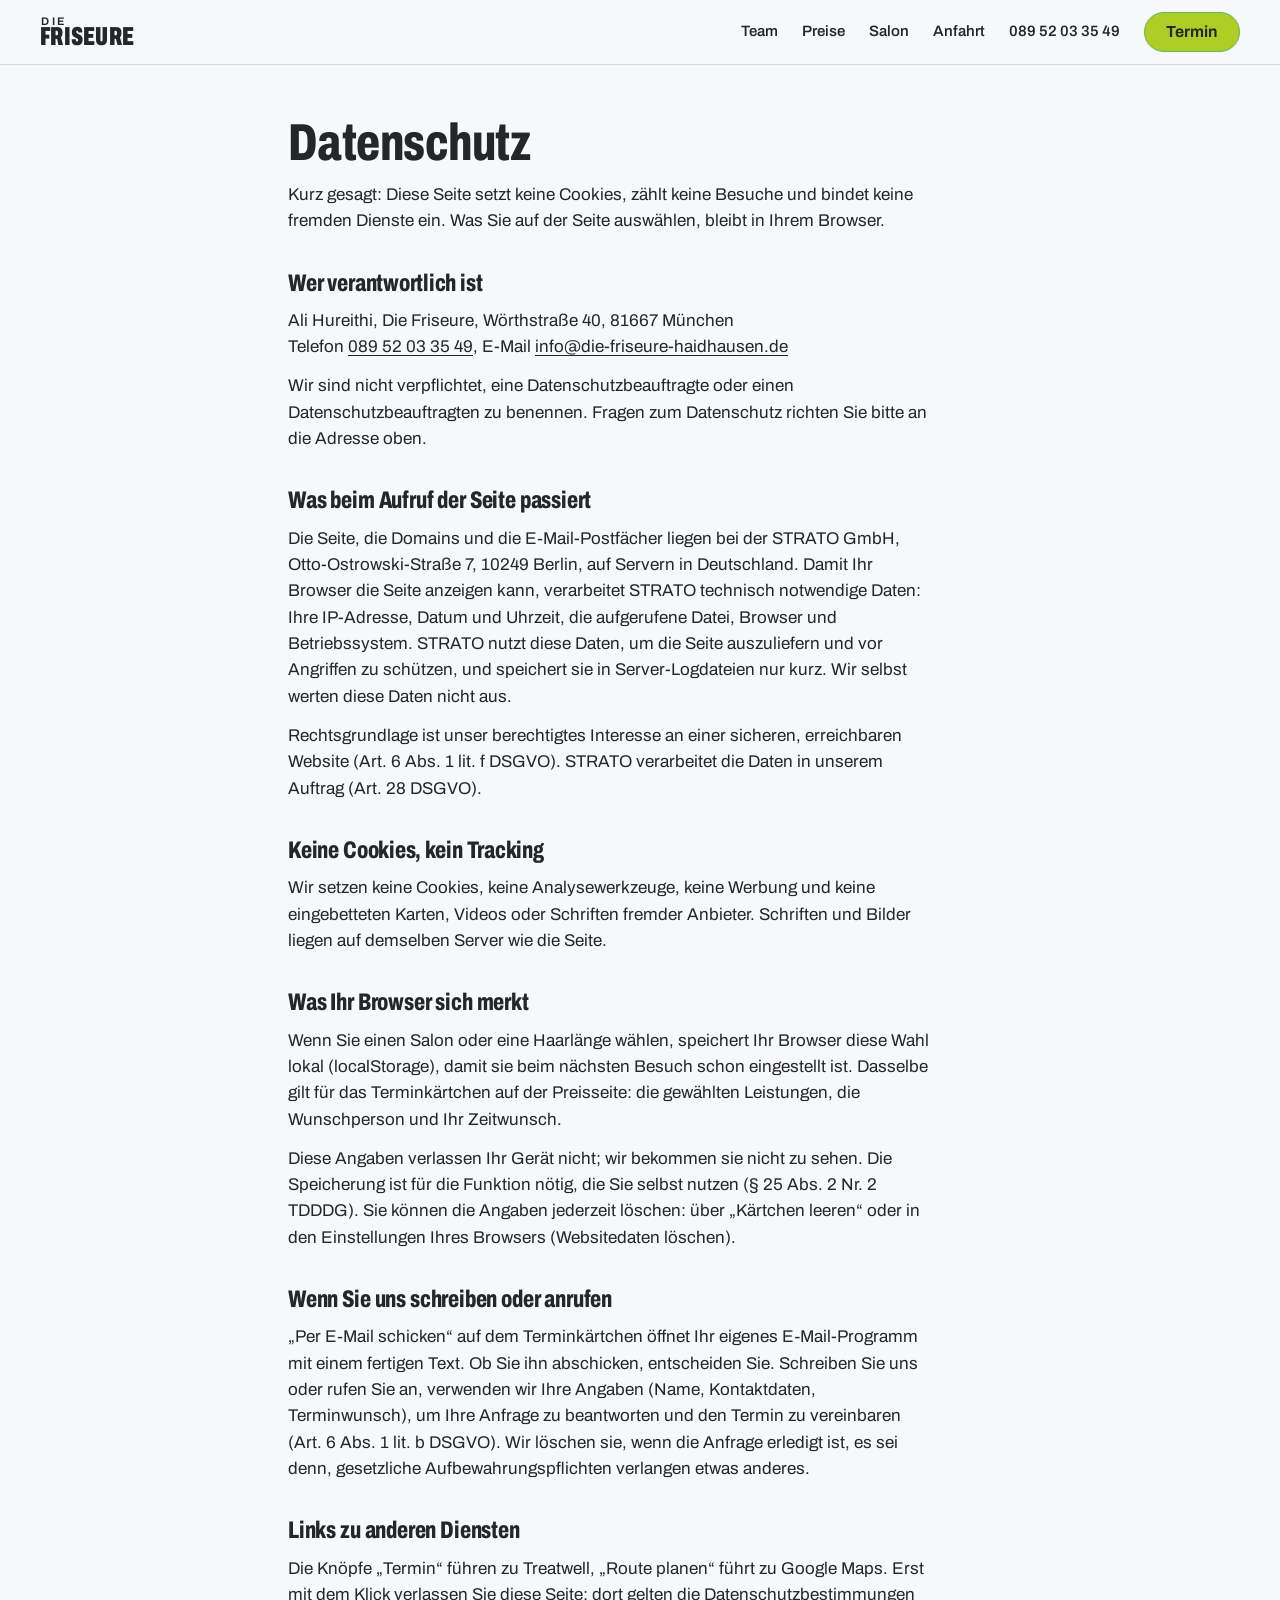
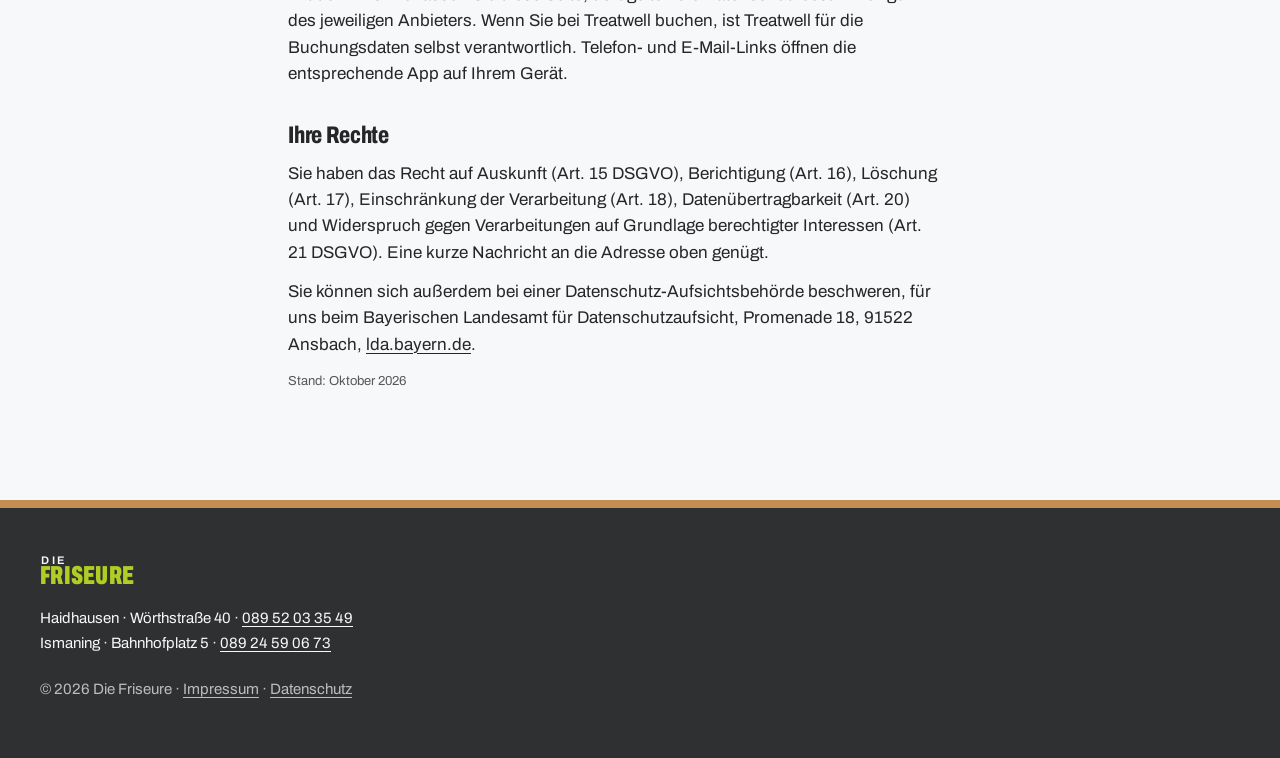
==== commit 59778360: "Datenschutz: Hosting bei STRATO statt GitHub Pages Die Seite liegt seit dem Umzug auf dem STRATO-Web" ====
--- a/datenschutz.html
+++ b/datenschutz.html
@@ -41,9 +41,8 @@
   <p>Wir sind nicht verpflichtet, eine Datenschutzbeauftragte oder einen Datenschutzbeauftragten zu benennen. Fragen zum Datenschutz richten Sie bitte an die Adresse oben.</p>
 
   <h2>Was beim Aufruf der Seite passiert</h2>
-  <p>Die Seite wird über GitHub Pages ausgeliefert, einen Dienst der GitHub, Inc., 88 Colin P. Kelly Jr. Street, San Francisco, CA 94107, USA. Damit Ihr Browser die Seite anzeigen kann, verarbeitet GitHub technisch notwendige Daten: Ihre IP-Adresse, Datum und Uhrzeit, die aufgerufene Datei, Browser und Betriebssystem. GitHub nutzt diese Daten, um die Seite auszuliefern und vor Angriffen zu schützen, und speichert sie nach eigenen Regeln. Wir selbst sehen und werten diese Daten nicht aus.</p>
-  <p>Rechtsgrundlage ist unser berechtigtes Interesse an einer sicheren, erreichbaren Website (Art. 6 Abs. 1 lit. f DSGVO). Dabei können Daten in die USA übermittelt werden. GitHub ist nach dem EU-US Data Privacy Framework zertifiziert; für die USA gilt insoweit ein Angemessenheitsbeschluss der EU-Kommission (Art. 45 DSGVO). Mehr dazu in der <a href="https://docs.github.com/de/site-policy/privacy-policies/github-general-privacy-statement" rel="noopener">Datenschutzerklärung von GitHub</a>.</p>
-  <p>Die Domains und E-Mail-Postfächer liegen bei der STRATO GmbH, Otto-Ostrowski-Straße 7, 10249 Berlin. Wer eine der Adressen aufruft oder uns schreibt, dessen Daten verarbeitet STRATO in Deutschland, soweit das für die Weiterleitung und Zustellung nötig ist.</p>
+  <p>Die Seite, die Domains und die E&#8209;Mail-Postfächer liegen bei der STRATO GmbH, Otto-Ostrowski-Straße 7, 10249 Berlin, auf Servern in Deutschland. Damit Ihr Browser die Seite anzeigen kann, verarbeitet STRATO technisch notwendige Daten: Ihre IP-Adresse, Datum und Uhrzeit, die aufgerufene Datei, Browser und Betriebssystem. STRATO nutzt diese Daten, um die Seite auszuliefern und vor Angriffen zu schützen, und speichert sie in Server-Logdateien nur kurz. Wir selbst werten diese Daten nicht aus.</p>
+  <p>Rechtsgrundlage ist unser berechtigtes Interesse an einer sicheren, erreichbaren Website (Art. 6 Abs. 1 lit. f DSGVO). STRATO verarbeitet die Daten in unserem Auftrag (Art. 28 DSGVO).</p>
 
   <h2>Keine Cookies, kein Tracking</h2>
   <p>Wir setzen keine Cookies, keine Analysewerkzeuge, keine Werbung und keine eingebetteten Karten, Videos oder Schriften fremder Anbieter. Schriften und Bilder liegen auf demselben Server wie die Seite.</p>
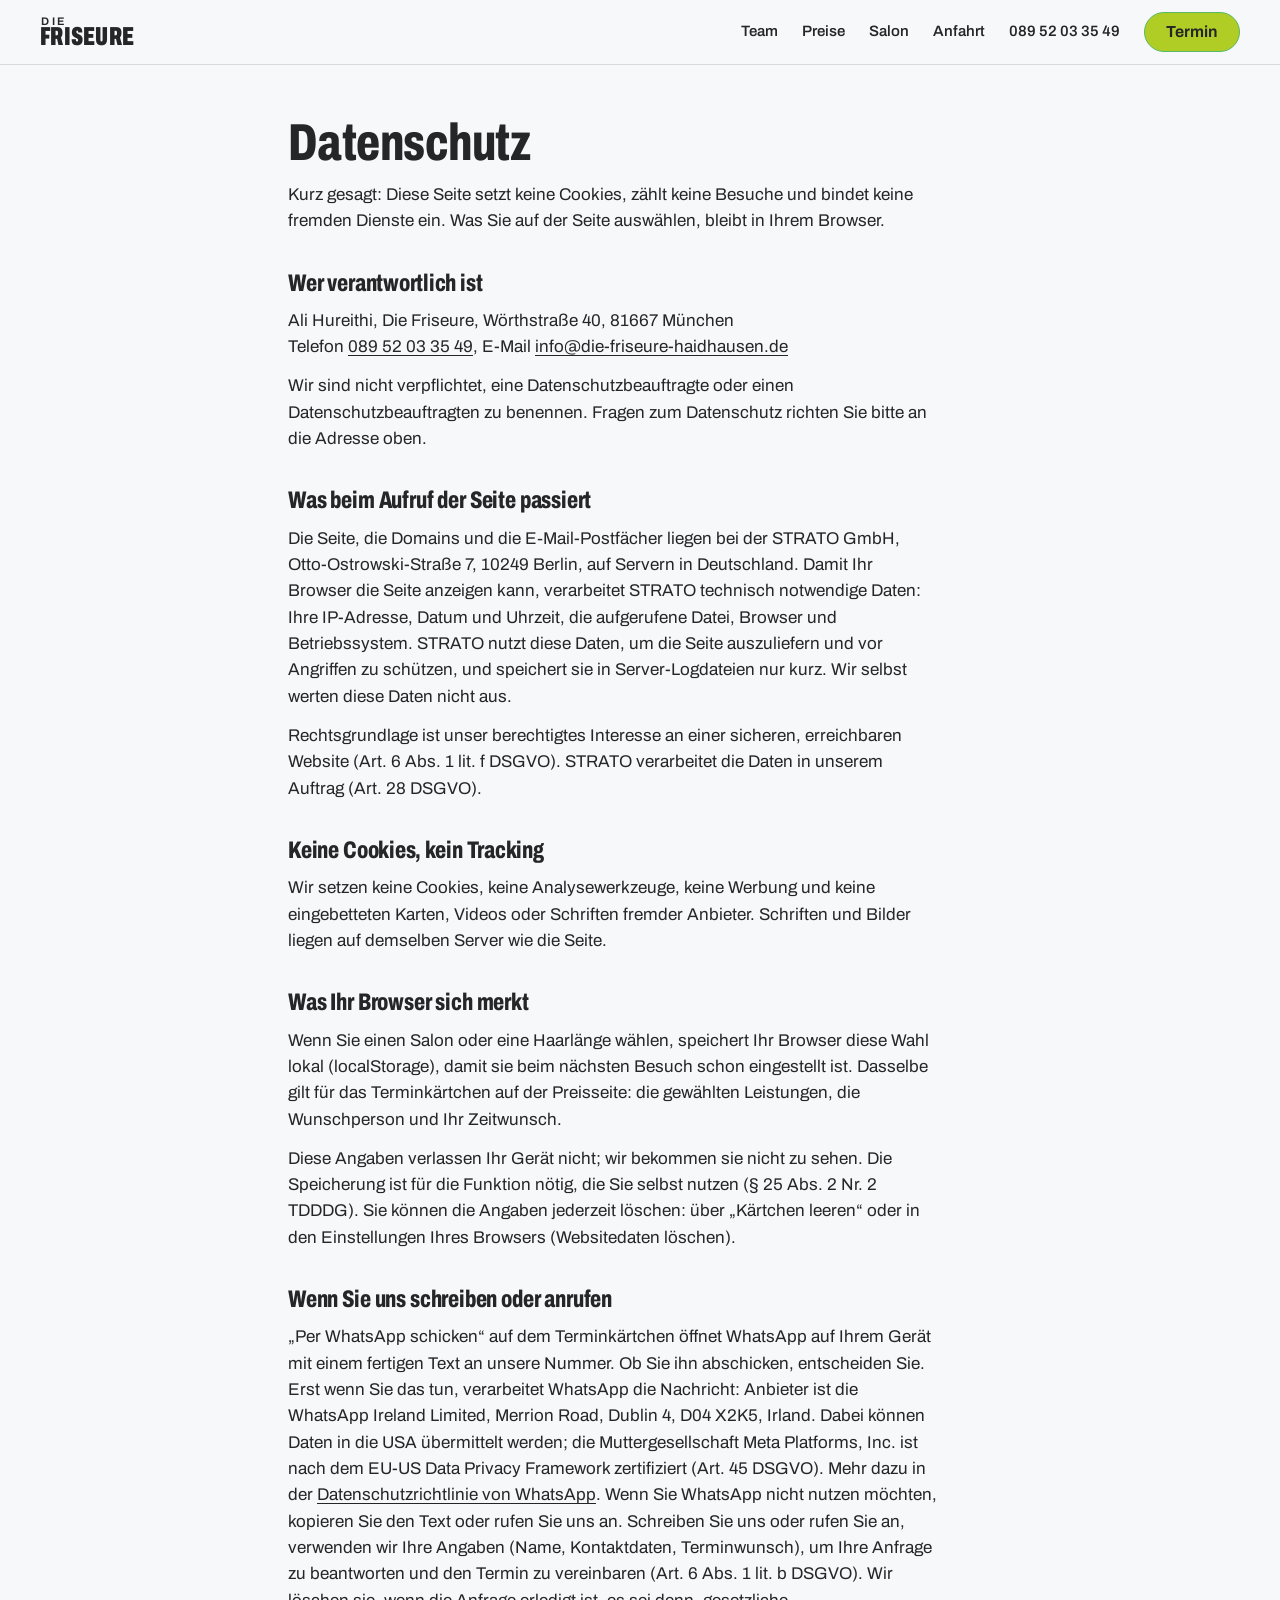
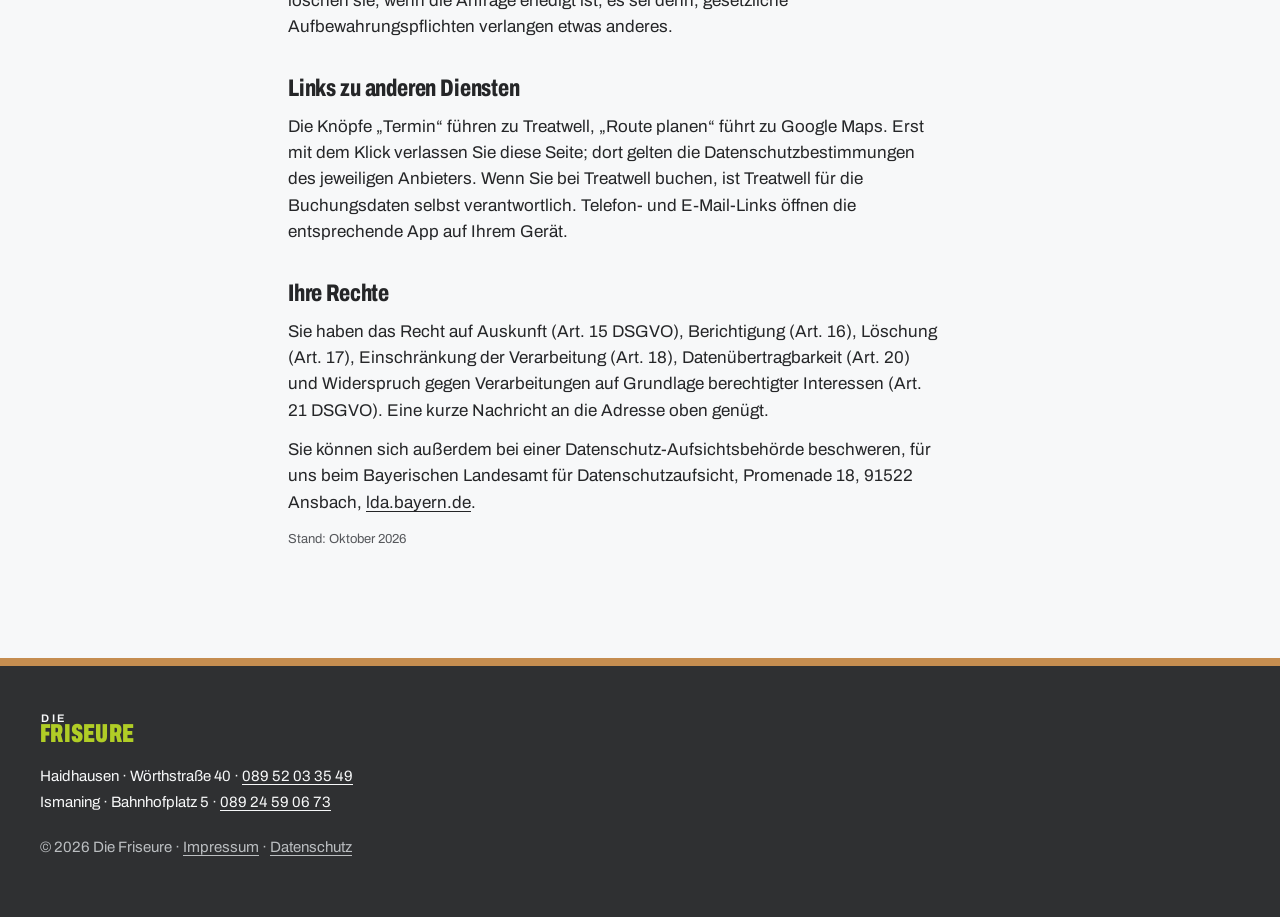
==== commit 57da21e9: "Terminkärtchen schickt per WhatsApp statt per E-Mail Der Leuchtknopf heißt jetzt „Per WhatsApp schic" ====
--- a/datenschutz.html
+++ b/datenschutz.html
@@ -52,7 +52,7 @@
   <p>Diese Angaben verlassen Ihr Gerät nicht; wir bekommen sie nicht zu sehen. Die Speicherung ist für die Funktion nötig, die Sie selbst nutzen (§ 25 Abs. 2 Nr. 2 TDDDG). Sie können die Angaben jederzeit löschen: über „Kärtchen leeren“ oder in den Einstellungen Ihres Browsers (Websitedaten löschen).</p>
 
   <h2>Wenn Sie uns schreiben oder anrufen</h2>
-  <p>„Per E&#8209;Mail schicken“ auf dem Terminkärtchen öffnet Ihr eigenes E&#8209;Mail-Programm mit einem fertigen Text. Ob Sie ihn abschicken, entscheiden Sie. Schreiben Sie uns oder rufen Sie an, verwenden wir Ihre Angaben (Name, Kontaktdaten, Terminwunsch), um Ihre Anfrage zu beantworten und den Termin zu vereinbaren (Art. 6 Abs. 1 lit. b DSGVO). Wir löschen sie, wenn die Anfrage erledigt ist, es sei denn, gesetzliche Aufbewahrungspflichten verlangen etwas anderes.</p>
+  <p>„Per WhatsApp schicken“ auf dem Terminkärtchen öffnet WhatsApp auf Ihrem Gerät mit einem fertigen Text an unsere Nummer. Ob Sie ihn abschicken, entscheiden Sie. Erst wenn Sie das tun, verarbeitet WhatsApp die Nachricht: Anbieter ist die WhatsApp Ireland Limited, Merrion Road, Dublin 4, D04 X2K5, Irland. Dabei können Daten in die USA übermittelt werden; die Muttergesellschaft Meta Platforms, Inc. ist nach dem EU-US Data Privacy Framework zertifiziert (Art. 45 DSGVO). Mehr dazu in der <a href="https://www.whatsapp.com/legal/privacy-policy-eea" rel="noopener">Datenschutzrichtlinie von WhatsApp</a>. Wenn Sie WhatsApp nicht nutzen möchten, kopieren Sie den Text oder rufen Sie uns an. Schreiben Sie uns oder rufen Sie an, verwenden wir Ihre Angaben (Name, Kontaktdaten, Terminwunsch), um Ihre Anfrage zu beantworten und den Termin zu vereinbaren (Art. 6 Abs. 1 lit. b DSGVO). Wir löschen sie, wenn die Anfrage erledigt ist, es sei denn, gesetzliche Aufbewahrungspflichten verlangen etwas anderes.</p>
 
   <h2>Links zu anderen Diensten</h2>
   <p>Die Knöpfe „Termin“ führen zu Treatwell, „Route planen“ führt zu Google Maps. Erst mit dem Klick verlassen Sie diese Seite; dort gelten die Datenschutzbestimmungen des jeweiligen Anbieters. Wenn Sie bei Treatwell buchen, ist Treatwell für die Buchungsdaten selbst verantwortlich. Telefon- und E&#8209;Mail-Links öffnen die entsprechende App auf Ihrem Gerät.</p>
--- a/stil.css
+++ b/stil.css
@@ -875,7 +875,7 @@
 /* ------------------------------------------------------------
    Terminkärtchen: wie das Papierkärtchen an der Kasse. Leistungen
    antippen, sie landen nach Ablauf sortiert auf dem Kärtchen; daraus wird
-   ein fertiger Terminwunsch für E-Mail, Telefon oder zum Kopieren.
+   ein fertiger Terminwunsch für WhatsApp, Telefon oder zum Kopieren.
    Ohne Skript bleibt alles verborgen — die Liste steht trotzdem.
    ------------------------------------------------------------ */
 .posten[data-wahl] { position: relative; padding-right: 2.75rem; }
